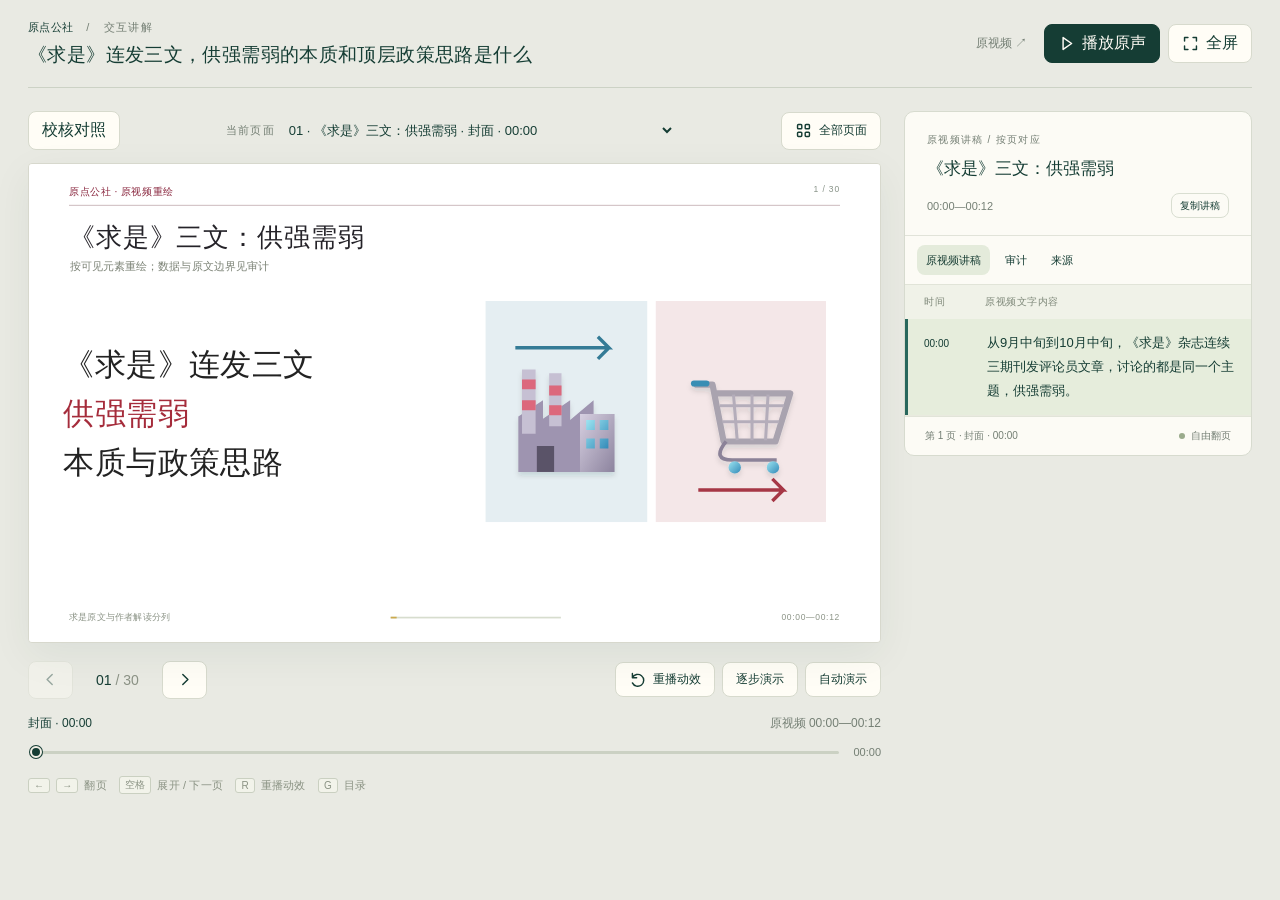
==== cases/BV1JXxB6rErv/interactive-slides/index.html @ 1d33b3b5 "Add LFCRI and Qiushi video reconstructions with source audits Co-authored-by: Bot <bot@anonymous.com" ====
<!doctype html>
<html lang="zh-CN">
<head>
<meta charset="utf-8"><meta name="viewport" content="width=device-width,initial-scale=1">
<meta name="description" content="根据Alpha茶水间原视频重绘的32页交互幻灯片，附对应原声讲稿与自由选页导航。">
<title>《求是》连发三文，供强需弱的本质和顶层政策思路是什么 · 交互 Slides</title>
<style>:root{--ink:#153d34;--teal:#28675c;--sage:#8fab91;--paper:#f3f0e7;--bg:#e9eae3;--gold:#e9b74e;--rust:#d7643f;--muted:#747f74;--line:#d7dacd;--white:#fffdf6;font-family:-apple-system,BlinkMacSystemFont,"PingFang SC","Microsoft YaHei",sans-serif;color:var(--ink);background:var(--bg);font-synthesis:none}
*{box-sizing:border-box}body{margin:0}button,input,select{font:inherit}button,select{cursor:pointer}button{border:1px solid var(--line);background:var(--white);color:var(--ink);border-radius:8px;min-height:38px;padding:8px 13px;display:inline-flex;align-items:center;justify-content:center;gap:7px;transition:background .18s,border-color .18s,transform .18s}button:hover{background:#e7eee1;border-color:#90a697}button:active{transform:translateY(1px)}button:disabled{cursor:default;opacity:.38}button.primary{background:var(--ink);color:var(--white);border-color:var(--ink)}button.primary:hover{background:#286257}button[aria-pressed=true]{background:#dce8d8;border-color:#8cae94}button:focus-visible,a:focus-visible,select:focus-visible,input:focus-visible{outline:3px solid #c49132;outline-offset:3px}svg.ui-icon{width:17px;height:17px;fill:none;stroke:currentColor;stroke-width:1.7;stroke-linecap:round;stroke-linejoin:round}a{color:inherit}.sr-only{position:absolute;width:1px;height:1px;padding:0;margin:-1px;overflow:hidden;clip:rect(0,0,0,0);white-space:nowrap;border:0}
.app{max-width:1780px;margin:auto;padding:0 28px 25px}.topbar{display:flex;align-items:center;justify-content:space-between;gap:20px;min-height:88px;border-bottom:1px solid #ccd2c5}.brand-line{font-size:11px;letter-spacing:.12em;color:var(--muted);margin-bottom:7px}.brand-line b{font-weight:600;color:var(--ink);letter-spacing:.025em}.topbar h1{font-size:19px;letter-spacing:.02em;margin:0;font-weight:600}.top-actions{display:flex;gap:8px;align-items:center}.source-link{font-size:12px;color:var(--muted);text-decoration:none;padding:9px}.source-link:hover{text-decoration:underline}.workspace{display:grid;grid-template-columns:minmax(0,1fr) 348px;gap:23px;padding-top:23px;align-items:start}.presentation{min-width:0}.slide-toolbar{display:flex;align-items:center;justify-content:space-between;gap:12px;margin-bottom:13px}.slide-picker{display:flex;align-items:center;gap:10px;min-width:0}.toolbar-tag{font-size:11px;color:var(--muted);letter-spacing:.1em;white-space:nowrap}#page-select{min-width:0;width:390px;max-width:100%;background:transparent;border:0;color:var(--ink);padding:9px 25px 9px 0;font-size:13px;outline-offset:2px}.overview-button{font-size:12px;white-space:nowrap}.stage-host{position:relative;width:100%;aspect-ratio:16/9;background:var(--paper);border:1px solid #d7d8cd;box-shadow:0 12px 40px #173a3010;border-radius:4px;overflow:hidden}.canvas{position:absolute;left:0;top:0;width:1000px;height:562.5px;transform-origin:0 0;overflow:hidden;background:var(--paper);color:var(--ink)}.slide-brand{position:absolute;left:47px;right:47px;top:24px;font-size:12px;height:25px;border-bottom:1px solid #d3d6ca;display:flex;align-items:flex-start;justify-content:space-between;letter-spacing:.035em}.slide-brand .folio{font-size:10px;color:#879287;letter-spacing:.1em}.slide-title{position:absolute;left:47px;right:40px;top:66px;margin:0;font-size:29px;font-weight:500;line-height:1.3;letter-spacing:.018em}.slide-source{position:absolute;left:48px;top:111px;font-size:13px;color:#7b8275}.scene-body{position:absolute;left:47px;right:47px;top:139px;height:360px}.slide-tail{position:absolute;left:47px;right:47px;bottom:23px;display:flex;justify-content:space-between;align-items:center;font-size:10px;letter-spacing:.08em;color:#8c9487}.slide-tail .phase-line{height:2px;width:200px;background:#d7ddce}.slide-tail .phase-line i{display:block;height:100%;background:#ccaa4e;width:var(--progress)}
.scene-label{font-size:18px;text-align:center;line-height:1.5}.small-label{font-size:14px;color:var(--muted)}.strong{color:var(--teal)}.rust{color:var(--rust)}.gold-text{color:var(--gold)}.note{font-size:19px;line-height:1.6}.stat{font-size:34px;line-height:1.3;font-variant-numeric:tabular-nums;letter-spacing:.01em;font-weight:400}.stat.large{font-size:48px}.center{text-align:center}.figure{position:absolute;display:flex;flex-direction:column;align-items:center;text-align:center;z-index:2}.figure .pictogram{position:relative;width:var(--size,90px);height:var(--size,90px);z-index:2;filter:drop-shadow(0 3px 2px #163c3110)}.figure .scene-label{margin-top:10px;white-space:nowrap}.figure.on-platform{padding-bottom:8px}.figure.on-platform .scene-label{margin-top:50px;position:relative;z-index:3}.plinth{position:absolute;top:calc(var(--size) - 15px);width:calc(var(--size)*1.75);height:61px;left:50%;transform:translateX(-50%);z-index:1}.plinth polygon.top{fill:#bed0b9}.plinth polygon.side{fill:#98b59f}.plinth polygon.front{fill:#abc1a7}.plinth ellipse{fill:#899c7b;opacity:.08}.ground-rings{position:absolute;border:1px solid #b9c3af50;left:-27px;right:-27px;bottom:37px;height:56px;border-radius:50%}.ground-rings:after{content:"";position:absolute;inset:8px -13px;border:1px solid #b9c3af30;border-radius:50%}.float-icon{position:absolute;z-index:4}.float-icon svg{width:100%;height:100%}.flow-layer{position:absolute;inset:0;width:100%;height:100%;overflow:visible;pointer-events:none;z-index:1}.flow-path{fill:none;stroke:#8da48a;stroke-width:1.5;filter:drop-shadow(0 1px 2px #3b674830)}.flow-gold{fill:#e7b653;opacity:.85}.flow-path.draw{stroke-dasharray:1200;stroke-dashoffset:1200;animation:draw-line 1.8s ease forwards}.moving-coin{fill:#e9b653;stroke:#c8973c;stroke-width:.5}.money-coin{position:absolute;width:25px;height:25px}.money-coin svg{width:100%;height:100%}.fragment{opacity:0;transform:translateY(9px);transition:opacity .6s ease,transform .6s ease;transition-delay:var(--delay,0ms)}.fragment.revealed{opacity:1;transform:translateY(0)}.freeze .fragment,.mini .fragment{opacity:1!important;transform:none!important;transition:none!important}.freeze .growbar,.mini .growbar{animation:none!important;transform:none!important}.fragment .growbar{transform:scaleY(0);transform-origin:bottom;transition:transform 1s cubic-bezier(.2,.8,.2,1);transition-delay:var(--delay,0ms)}.fragment.revealed .growbar{transform:scaleY(1)}.fragment .grow-horizontal{transform:scaleX(0);transform-origin:left;transition:transform 1.1s cubic-bezier(.2,.8,.2,1);transition-delay:var(--delay,0ms)}.fragment.revealed .grow-horizontal{transform:scaleX(1)}.hint-pill{position:absolute;border:1px solid #bfccc0;border-radius:6px;padding:9px 13px;background:#e6ebdf;color:var(--ink);font-size:16px}.dark-pill{background:var(--ink);color:#f9f5e7;border-radius:7px;padding:14px 18px;line-height:1.6}.gap-meter{position:absolute;left:0;right:0;bottom:29px}.gap-meter .meter-labels{display:flex;justify-content:space-between;align-items:end;margin-bottom:8px;font-size:15px}.meter-track{height:20px;background:#e4c3b2;border-radius:3px;overflow:hidden}.meter-fill{height:100%;background:var(--teal);width:17.857%}.chart-grid{position:absolute;left:38px;right:33px;top:30px;height:235px}.grid-line{position:absolute;left:0;right:0;border-top:1px solid #d7d8cb}.grid-line span{position:absolute;left:-37px;top:-7px;font-size:12px;color:#7e8677}.bar-comparison{position:absolute;left:146px;right:93px;top:30px;height:275px;display:flex;justify-content:space-around;align-items:end}.chart-column{width:118px;position:relative;text-align:center}.chart-column .bar-number{font-size:29px;position:absolute;top:-39px;left:-10px;right:-10px;white-space:nowrap}.chart-column .bar{width:104px;margin:auto;background:var(--teal);height:var(--height)}.chart-column.oecd .bar{background:#8da88b}.chart-column .bar-label{position:absolute;top:calc(100% + 14px);left:-20px;right:-20px;font-size:18px;white-space:nowrap}.chart-footnote{position:absolute;right:28px;bottom:0;font-size:17px;color:var(--teal)}.return-equation{position:absolute;left:78px;right:70px;bottom:0;display:flex;align-items:center;justify-content:center;gap:17px;background:#e4e9dc;padding:13px;font-size:17px;border-radius:5px}.return-equation b{font-weight:500}.income-panel{position:absolute;left:0;top:0;width:300px;height:325px;text-align:center}.income-panel .figure{left:105px;top:63px}.income-meter{position:absolute;left:30px;right:30px;top:190px;height:17px;background:#d3dbcd;border-radius:3px;overflow:hidden}.income-meter i{height:100%;display:block;width:44%;background:var(--gold)}.welfare-label{position:absolute;left:26px;bottom:0;font-size:18px;display:flex;gap:13px;align-items:center}.welfare-label svg{width:38px;height:44px}.income-bars{position:absolute;left:353px;right:0;top:0;height:315px}.income-bars .bar-comparison{top:115px;height:135px;left:0;right:0}.income-bars .chart-column .bar{width:105px}.income-bottom{position:absolute;left:30px;right:0;bottom:-8px;display:flex;align-items:center;justify-content:center;gap:12px;line-height:1.5}.receipt{position:absolute;width:181px;height:148px;background:#fffdf4;border:1px solid #d0cbbd;clip-path:polygon(0 0,100% 0,100% 95%,95% 100%,90% 95%,85% 100%,80% 95%,75% 100%,70% 95%,65% 100%,60% 95%,55% 100%,50% 95%,45% 100%,40% 95%,35% 100%,30% 95%,25% 100%,20% 95%,15% 100%,10% 95%,5% 100%,0 95%);display:flex;flex-direction:column;align-items:center;justify-content:center;gap:8px;padding-bottom:8px}.receipt svg{width:43px;height:43px}.receipt .scene-label{font-size:17px}.receipt .receipt-value{font-size:20px;color:var(--rust)}.lockline{position:absolute;left:70px;right:65px;top:253px;border-top:2px dashed #45685b}.lockline svg{position:absolute;width:43px;height:43px;left:calc(50% - 21px);top:-23px}.rebalance-proposal{position:absolute;left:80px;right:80px;top:63px;display:flex;align-items:center;justify-content:space-between;gap:30px}.rebalance-card{padding:24px 32px;border-radius:6px;border:1px solid #cad5c3;background:#e5eadc;text-align:center}.rebalance-card p{margin:12px 0 0;font-size:17px;color:var(--muted)}.collection-grid{position:absolute;left:29px;top:57px;width:591px;height:222px;background:#dfe7d8;border-radius:8px;display:grid;grid-template-columns:repeat(8,1fr);gap:20px;padding:23px}.grid-cell{border:1px solid #b2c1a7;border-radius:4px;position:relative;display:grid;place-items:center;transition:background .4s}.grid-cell svg{height:23px;width:23px}.collection-grid.collected .grid-cell{background:#c3d5b9;border-color:#9bb28e}.collection-grid.partial .grid-cell:nth-child(3n){background:#cbd9c1}.rule-stage{position:absolute;left:646px;top:173px;font-size:24px;color:var(--rust);text-align:center;width:236px}.grid-baseline{position:absolute;left:155px;top:318px;font-size:18px}.burden-baseline{position:absolute;right:11px;top:318px;font-size:18px;color:var(--rust)}.horizontal-chart{position:absolute;left:0;right:40px;top:31px}.h-row{display:grid;grid-template-columns:275px 1fr;align-items:center;margin:30px 0 49px;font-size:20px;gap:12px}.h-row .h-bar{height:39px;border-radius:3px;background:var(--teal);width:var(--width)}.h-row .h-value{margin-top:10px;text-align:right;font-size:26px;white-space:nowrap;color:var(--rust)}.h-row .bar-wrap{position:relative}.h-row:first-of-type .h-value{position:absolute;left:calc(var(--width) + 22px);top:0;margin:0;color:var(--ink);font-size:23px}.burden-card{position:absolute;left:31px;top:58px;width:330px;height:207px;text-align:center;background:var(--teal);border-radius:15px;padding:28px;color:#f5f2e6}.burden-card .stat{font-size:63px;color:var(--gold);margin-top:15px}.tax-grid{position:absolute;inset:10px -7px 0;background-image:linear-gradient(#dcded11c 1px,transparent 1px),linear-gradient(90deg,#dcded144 1px,transparent 1px);background-size:58px 58px}.tax-boundary{position:absolute;left:18px;right:18px;top:63px;height:237px;background:#edc568df;border:2px dashed var(--ink);outline:4px solid #ecc062a0;border-radius:10px;transition:width 1.2s ease}.tax-boundary.narrow{right:auto;width:175px}.tax-rate{position:absolute;top:17px;left:291px;width:326px;background:var(--ink);color:#fffaf0;text-align:center;padding:10px;border-radius:5px;font-size:17px;z-index:3}.tax-categories{position:absolute;left:28px;right:28px;top:108px;display:flex;justify-content:space-around;z-index:2}.tax-category{width:127px;text-align:center}.tax-category .category-icon{display:grid;place-items:center;width:94px;height:94px;border-radius:14px;background:#fffbed;box-shadow:4px 5px 0 #b9c6a877;margin:0 auto 17px}.tax-category svg{width:76px;height:76px}.tax-category .scene-label{font-size:17px}.tax-caption{position:absolute;left:0;right:0;top:267px;text-align:center;font-size:15px;z-index:3}.tax-research{position:absolute;left:0;right:0;bottom:9px;text-align:center;font-size:17px}.outside-category{opacity:.34}.old-finance{position:absolute;left:126px;top:86px;display:flex;align-items:center;gap:33px}.old-finance .words{font-size:24px;line-height:2.2;display:flex;flex-direction:column;gap:0}.old-finance .words span{display:block;border-left:3px solid #d0b151;padding-left:20px}.source-boundary{position:absolute;left:4px;right:4px;top:13px;bottom:0;border:1.5px dashed #cbd2c1}.source-boundary.strong-boundary{border-color:var(--ink)}.sources-row{position:absolute;left:15px;right:15px;top:53px;display:flex;justify-content:space-around}.sources-row .figure{position:relative;--size:69px}.sources-row .scene-label{font-size:17px}.policy-pills{position:absolute;left:7px;right:7px;top:0;display:flex;gap:10px;z-index:4;flex-wrap:wrap}.policy-pills span{font-size:13px;background:var(--ink);color:#f7f4e6;padding:8px 12px;border-radius:4px}.ending-banner{position:absolute;left:32px;right:32px;top:299px;background:var(--ink);color:#faf6e7;border-radius:6px;padding:16px 22px;text-align:center;font-size:24px;letter-spacing:.04em}.ending-banner em{font-style:normal;color:var(--gold)}
.transport-controls{margin-top:18px;display:flex;justify-content:space-between;align-items:center;gap:12px}.page-navigation{display:flex;align-items:center;gap:10px}.page-count{font-variant-numeric:tabular-nums;font-size:14px;min-width:69px;text-align:center}.page-count span{color:#8b9285}.effect-controls{display:flex;gap:7px;align-items:center}.effect-controls button{font-size:12px;min-height:35px}.page-caption{font-size:12px;color:var(--muted);margin-top:15px;display:flex;justify-content:space-between;gap:15px;line-height:1.6}.page-caption .phase-name{color:var(--ink)}.timeline-row{margin-top:13px;display:flex;align-items:center;gap:12px}.timeline-row input{appearance:none;flex:1;height:3px;background:linear-gradient(to right,var(--ink) var(--fill,0%),#cbd1c3 var(--fill,0%));border-radius:10px;cursor:pointer}.timeline-row input::-webkit-slider-thumb{appearance:none;width:12px;height:12px;border-radius:50%;background:var(--ink);border:2px solid #f3f0e7;box-shadow:0 0 0 1px var(--ink)}.timeline-row input::-moz-range-thumb{width:10px;height:10px;border-radius:50%;background:var(--ink)}.timestamp{font-size:11px;white-space:nowrap;color:var(--muted);font-variant-numeric:tabular-nums}.keyboard-hint{font-size:11px;letter-spacing:.015em;color:#8a9283;margin-top:18px;display:flex;align-items:center;gap:6px}.keyboard-hint kbd{font-family:inherit;font-size:10px;padding:1px 5px;border:1px solid #cad0c1;border-radius:3px;background:#f2f3ea}.subtitle-panel{border:1px solid #d7dbcf;border-radius:10px;background:#fcfbf5;overflow:hidden;position:sticky;top:20px;display:flex;flex-direction:column;max-height:calc(100vh - 134px)}.subtitle-header{padding:21px 22px 17px;border-bottom:1px solid #e1e3d9}.subtitle-header .eyebrow{font-size:10px;letter-spacing:.13em;color:var(--muted);margin:0 0 10px}.subtitle-header h2{font-size:17px;margin:0;font-weight:600}.subtitle-meta{display:flex;justify-content:space-between;align-items:center;font-size:11px;color:var(--muted);margin-top:13px}.copy-button{min-height:25px;padding:3px 8px;font-size:10px;background:transparent;border-color:#d9ded1}.subtitle-scroll{overflow:auto;overscroll-behavior:contain;flex:1;scroll-behavior:smooth;min-height:130px}.subtitle-table{width:100%;border-collapse:collapse;table-layout:fixed}.subtitle-table thead{position:sticky;top:0;background:#f0f2e8;z-index:3}.subtitle-table th{padding:10px 10px;text-align:left;font-size:10px;color:#7e8879;font-weight:400;letter-spacing:.05em}.subtitle-table th:first-child{width:70px;padding-left:19px}.subtitle-table td{vertical-align:top;padding:12px 12px;border-bottom:1px solid #e9eadf;font-size:13px;line-height:1.85;color:#405347}.subtitle-table td:first-child{font-variant-numeric:tabular-nums;font-size:10px;color:#96a08e;padding-left:19px;padding-top:16px;width:70px;white-space:nowrap}.subtitle-table tr[data-segment]{cursor:pointer;transition:background .2s}.subtitle-table tr[data-segment]:hover{background:#f0f4e7}.subtitle-table tr.active{background:#e6eddc;box-shadow:inset 3px 0 var(--teal)}.subtitle-table tr.active td{color:var(--ink)}.subtitle-footer{padding:12px 20px;border-top:1px solid #e1e4d8;font-size:10px;color:var(--muted);display:flex;justify-content:space-between;gap:10px}.mode-dot{height:6px;width:6px;background:#9aab8c;border-radius:50%;display:inline-block;margin-right:6px}.mode-dot.playing{background:var(--teal);animation:pulse 1.4s infinite}.gallery-dialog{width:min(1160px,94vw);max-height:89vh;padding:0;border:1px solid #bfc9b8;border-radius:14px;background:#f3f3ea;color:var(--ink);box-shadow:0 22px 95px #0d2e3450}.gallery-dialog::backdrop{background:#112d2790;backdrop-filter:blur(4px)}.gallery-heading{position:sticky;top:0;z-index:7;padding:20px 25px 17px;display:flex;justify-content:space-between;gap:20px;align-items:center;background:#f3f3ea;border-bottom:1px solid #d7dccd}.gallery-heading h2{font-size:18px;margin:0}.gallery-tools{display:flex;align-items:center;gap:12px}.gallery-tools input{border:1px solid #cdd6c4;background:#fcfcf5;border-radius:7px;padding:9px 12px;width:235px;font-size:12px;color:var(--ink)}.gallery-grid{padding:23px;display:grid;grid-template-columns:repeat(3,minmax(0,1fr));gap:19px}.gallery-card{display:block;text-align:left;padding:0;border-radius:6px;overflow:hidden;background:#fffdf4;min-width:0}.gallery-card.selected{outline:2px solid var(--teal);outline-offset:3px}.mini{position:relative;width:100%;aspect-ratio:16/9;overflow:hidden;border-bottom:1px solid #e0e3d7;pointer-events:none}.mini .canvas{transform:scale(.3)}.mini .slide-tail{display:none}.mini .moving-coin{display:none}.gallery-card-footer{padding:12px 14px;font-size:12px;line-height:1.6;min-height:77px}.gallery-card-footer small{font-size:10px;color:var(--muted);display:block;margin-top:4px}.gallery-card-footer b{font-weight:500;margin-right:8px;color:#8a997d}.empty-gallery{padding:30px;text-align:center;color:var(--muted);grid-column:1/-1;font-size:14px}.toast{position:fixed;left:50%;bottom:25px;transform:translateX(-50%) translateY(20px);opacity:0;pointer-events:none;background:var(--ink);color:#faf9ee;border-radius:8px;padding:12px 20px;font-size:13px;z-index:20;transition:.25s}.toast.visible{opacity:1;transform:translateX(-50%) translateY(0)}.presentation:fullscreen{background:#e9eae3;padding:25px 4vw;overflow:auto;display:flex;flex-direction:column;justify-content:center}.presentation:fullscreen .stage-host{max-width:calc((100vh - 185px)*16/9);margin:auto}.presentation:fullscreen .slide-toolbar,.presentation:fullscreen .transport-controls,.presentation:fullscreen .page-caption,.presentation:fullscreen .timeline-row{width:min(100%,calc((100vh - 185px)*16/9));margin-left:auto;margin-right:auto}.presentation:fullscreen .keyboard-hint{display:none}.audio-error{color:var(--rust)}[hidden]{display:none!important}
.rebalance-card>.pictogram{width:76px;height:76px;margin-bottom:12px}.old-finance .figure{position:relative;left:auto!important;top:auto!important;margin-left:50px;min-width:130px}.old-finance .figure .plinth{top:82px}.flow-layer .draw{animation-delay:var(--delay,0ms)}
@keyframes draw-line{to{stroke-dashoffset:0}}@keyframes pulse{50%{opacity:.4}}@media(min-width:1600px){.workspace{grid-template-columns:minmax(0,1fr) 385px;gap:28px}.subtitle-table td{font-size:14px}}@media(max-width:1150px){.workspace{grid-template-columns:minmax(0,1fr) 315px;gap:17px}.app{padding-left:18px;padding-right:18px}.effect-controls{gap:5px}.effect-controls button{padding:7px 9px}.source-link{display:none}.toolbar-tag{display:none}}@media(max-width:950px){.workspace{grid-template-columns:1fr}.subtitle-panel{position:relative;top:0;max-height:430px}.subtitle-table th:first-child{width:80px}.subtitle-table td{font-size:14px}.topbar h1{font-size:16px}.topbar{gap:10px}.top-actions button{font-size:11px;padding:7px 9px}.gallery-grid{grid-template-columns:repeat(2,minmax(0,1fr))}.slide-toolbar{margin-bottom:10px}.keyboard-hint{margin-bottom:3px}}@media(max-width:580px){.app{padding-left:12px;padding-right:12px}.topbar{align-items:flex-start;padding:15px 0;min-height:90px}.topbar h1{font-size:14px;line-height:1.65}.brand-line{font-size:9px}.top-actions{flex-direction:column;gap:5px}.top-actions button{min-height:29px;padding:5px 8px}.top-actions button span{display:none}.workspace{padding-top:16px;gap:17px}#page-select{font-size:12px;width:260px}.overview-button{font-size:11px;padding:7px 9px}.transport-controls{align-items:flex-start;flex-wrap:wrap;margin-top:12px}.effect-controls{margin-left:auto}.page-navigation{gap:6px}.page-navigation button{min-height:34px;padding:5px 9px}.page-count{font-size:12px;min-width:56px}.effect-controls button{font-size:10px;padding:7px}.page-caption{font-size:10px}.keyboard-hint{font-size:10px;flex-wrap:wrap;margin-top:12px}.gallery-heading{padding:14px;align-items:flex-start}.gallery-heading h2{font-size:15px}.gallery-tools{gap:6px}.gallery-tools input{width:135px;font-size:11px;padding:8px}.gallery-grid{padding:12px;gap:12px}.gallery-card-footer{font-size:11px;padding:10px;min-height:88px}.subtitle-header{padding:17px 19px}.subtitle-table td{font-size:13px}.gallery-heading button{min-height:30px;padding:5px 8px}.subtitle-panel{max-height:420px}}
@media(prefers-reduced-motion:reduce){*,*:before,*:after{animation:none!important;transition:none!important;scroll-behavior:auto!important}.moving-coin{display:none}.flow-path.draw{stroke-dashoffset:0}.fragment{transform:none}}
@media print{.app{padding:0}.topbar,.slide-toolbar,.transport-controls,.timeline-row,.keyboard-hint,.page-caption,.subtitle-footer{display:none!important}.workspace{display:block;padding:0}.stage-host{box-shadow:none}.subtitle-panel{position:static;max-height:none;border:0;overflow:visible;margin-top:20px}.subtitle-scroll{overflow:visible}.subtitle-table th{background:none}.fragment{opacity:1!important;transform:none!important}.canvas .growbar,.canvas .grow-horizontal{transform:none!important}.top-actions{display:none}}

.freeze .flow-path.draw,.mini .flow-path.draw{stroke-dashoffset:0;animation:none}.freeze .grow-horizontal,.mini .grow-horizontal{transform:none!important;transition:none!important}

.hint-pill{white-space:nowrap}

.audit-tabs{display:flex;padding:9px 12px;gap:6px;border-bottom:1px solid #e1e4d8}.audit-tabs button{font-size:11px;padding:6px 9px;min-height:30px;border:0;background:transparent}.audit-tabs button.selected{background:#e4ebdb;color:#183e34}.audit-scroll{overflow:auto;padding:16px 18px;flex:1;min-height:160px}.audit-card{border:1px solid #dce0d3;border-radius:8px;padding:13px;margin:0 0 12px;background:white;font-size:12px;line-height:1.8}.audit-card h3{font-size:13px;margin:4px 0 8px}.audit-card p{margin:7px 0}.audit-card a{color:#24685f}.result{font-size:10px;padding:3px 7px;border-radius:4px;background:#edf0e7}.result.issue{background:#f9e0dc;color:#983a32}.result.limited,.result.inference{background:#f6edcc;color:#795c17}.result.pass{background:#dcecdf;color:#28684a}.audit-card .math{font-family:ui-monospace,monospace;font-size:11px;background:#f1f3ed;padding:8px;white-space:pre-wrap}.audit-all{width:100%;font-size:11px;margin-bottom:12px}.source-entry{border-bottom:1px solid #e1e4d8;padding:10px 0;font-size:12px;line-height:1.8}.source-entry b{font-weight:500}.source-entry small{display:block;color:#798274}.case-note{font-size:11px;line-height:1.7;color:#798477;padding:12px;background:#f0f3e9;border-radius:7px;margin-bottom:12px}.canvas.dark{background:#17242a;color:#edf5ee;background-image:linear-gradient(90deg,#2d50501a 1px,transparent 1px),linear-gradient(#2d50501a 1px,transparent 1px);background-size:42px 42px}.canvas.dark .slide-brand{border-color:#6b89843b;color:#a5c4b6}.canvas.dark .slide-title{color:#e9f5ed}.canvas.dark .slide-source,.canvas.dark .slide-tail{color:#89a799}.canvas.paper{background:#fff;color:#20364e}.canvas.editorial{background:#fff;color:#222}.canvas.editorial .slide-brand{color:#88243c;border-color:#c4aeb3}.canvas.editorial .slide-title{font-family:"Songti SC","STSong",serif;font-size:31px;font-weight:600;color:#252329}.scene-body{left:40px;right:40px;top:143px;height:365px}.scene-body .figure{position:relative;--size:70px}.deck-subnote{position:absolute;bottom:3px;left:0;right:0;text-align:center;font-size:11px;line-height:1.5;opacity:.75}.hero-grid{display:grid;grid-template-columns:1fr 1fr;gap:26px;align-items:center;height:300px}.hero-title{font-size:37px;line-height:1.55;font-weight:500}.hero-title em{font-style:normal;color:#dfb452}.editorial .hero-title{font-family:"Songti SC",serif}.hero-art svg{width:100%;height:260px}.scene-columns{display:grid;grid-template-columns:repeat(var(--cols,2),minmax(0,1fr));gap:20px;align-items:start}.scene-card{border:1px solid #81948a55;padding:20px;background:#d0dac708;border-radius:9px;min-height:174px;line-height:1.8}.scene-card h3{font-size:20px;font-weight:500;margin:0 0 15px}.scene-card p{font-size:16px;margin:8px 0}.scene-card .big{font-size:37px;font-variant-numeric:tabular-nums}.paper .scene-card{background:#f2f4f7;border-color:#d8dfe8}.editorial .scene-card{border:0;border-top:2px solid #333;border-radius:0;background:#fff;padding:19px 12px}.editorial .scene-card h3{font-family:"Songti SC",serif;font-size:27px}.editorial .scene-card p{font-family:"Songti SC",serif;font-size:21px}.editorial .deck-subnote{color:#873047}.editorial .scene-columns{margin:48px 25px 0}.word-panel{margin:35px 35px;font-family:"Songti SC",serif;font-size:31px;line-height:1.7;letter-spacing:.03em}.word-panel .headline{font-size:43px;font-weight:600;line-height:1.55;margin-bottom:25px}.word-panel .accent{color:#912c36}.word-panel .rules{display:inline-block;padding:5px 15px;background:#a63038;color:#fff;font-size:26px}.word-panel .small{font-size:18px;line-height:1.8}.data-table{width:100%;border-collapse:collapse;font-size:14px;line-height:1.3;font-variant-numeric:tabular-nums}.data-table th{background:#20334f;color:white;padding:7px 9px;font-weight:500}.data-table td{padding:4px 9px;border-bottom:1px solid #c5d0cd55;text-align:center}.data-table td:first-child{text-align:left}.data-table .score{font-weight:600;color:#fff}.rank-grid{display:grid;grid-template-columns:1fr 1fr;gap:12px 38px;margin:18px 16px}.rank-row{display:grid;grid-template-columns:63px 1fr 45px;gap:8px;align-items:center;height:20px;font-size:13px}.rank-track{background:#71867c22;height:11px;border-radius:3px}.rank-track i{display:block;height:100%;border-radius:3px}.rank-row b{font-weight:500;font-variant-numeric:tabular-nums}.deck-chart{width:100%;height:318px;overflow:visible}.deck-chart text{fill:currentColor;font-family:inherit}.deck-chart .axis{stroke:currentColor;opacity:.3;stroke-width:1}.deck-chart .grid{stroke:currentColor;opacity:.12;stroke-width:1}.deck-chart .bar{animation:rise .8s ease both;transform-origin:bottom}.freeze .deck-chart .bar,.mini .deck-chart .bar{animation:none}.model-cards{display:grid;grid-template-columns:repeat(4,1fr);gap:15px;margin-top:22px}.model-card{padding:21px 16px;border:1px solid #769e9055;border-radius:6px;min-height:230px;text-align:center}.model-card h3{font-size:18px;margin:8px 0 15px}.model-card .weight{font-size:45px;color:#dfb74f;margin:20px 0 0}.model-card p{font-size:14px;line-height:1.8}.mode-note{position:absolute;left:0;right:0;bottom:0;text-align:center;font-size:11px;padding-top:8px;opacity:.7}.fragment{transition-delay:var(--delay,0ms)}.story-steps{display:flex;gap:20px;align-items:stretch;margin:60px 15px 0}.story-steps>div{flex:1;min-width:0;padding:20px 14px;border:1px solid #ab7c7c55;border-radius:5px;line-height:1.8;font-size:18px}.story-steps b{font-size:23px;display:block;margin-bottom:10px;color:#a42c3e}.story-arrow{display:flex;align-items:center;justify-content:center;font-size:30px;color:#aa7777}.pill-row{display:flex;gap:12px;flex-wrap:wrap;margin-top:15px}.pill-row span{padding:7px 11px;border:1px solid #9caf9666;border-radius:5px;font-size:14px}.score-legend{display:flex;gap:15px;justify-content:center;font-size:12px;padding-top:8px}.score-legend i{display:inline-block;width:10px;height:10px;border-radius:2px;margin-right:5px}.clinical-strip{font-size:16px;line-height:1.8;padding:16px 18px;border:1px solid #6ba99e77;border-radius:5px;background:#31534a22;margin-top:20px}.paper .clinical-strip{background:#e8edf3;border-color:#d4dce7}.selected-ring{stroke:#d8b24e;stroke-width:4}.data-choice{background:#213b48;color:#f6f1e4;padding:4px 8px;border-radius:3px;font-size:12px}.theme-banner{display:inline-block;border-bottom:2px solid #a33b47;padding-bottom:7px}.flow-node{font-family:"Songti SC",serif}.audio-label{font-size:10px;color:#899380}@keyframes rise{from{opacity:.2;transform:scaleY(.1)}to{opacity:1;transform:scaleY(1)}}@media(prefers-reduced-motion:reduce){.deck-chart .bar{animation:none}}@media(max-width:580px){.audit-tabs{padding:7px}.audit-tabs button{font-size:10px;padding:5px 8px}.slide-toolbar{flex-wrap:wrap}#checked-view{font-size:10px;min-height:29px;padding:5px 8px}.slide-picker{flex:1}}

.data-table{font-size:13px;line-height:1.15}.data-table td{padding:3px 9px}.rank-grid{row-gap:1px}.headroom-chart .deck-chart{height:266px}.headroom-chart+.clinical-strip{font-size:14px;line-height:1.5;padding:9px 14px;margin-top:9px}

.model-card{min-height:265px;padding:10px 14px}.model-card h3{font-size:17px;margin:6px 0 10px}.model-card svg{width:66px!important;height:66px!important}.model-card .weight{font-size:32px;line-height:1.2;margin:10px 0}.model-card p{font-size:13px;line-height:1.5;margin:10px 0}.source-compare .scene-card{min-height:220px}.source-compare p{font-family:inherit!important;font-size:16px!important;line-height:1.7!important}

.source-compare .scene-columns{margin:12px 15px 0}.source-compare .scene-card h3{font-size:22px;margin-bottom:10px}.source-compare p{font-size:15px!important;line-height:1.5!important;margin:7px 0}

.rank-grid{grid-auto-flow:column;grid-template-rows:repeat(14,20px)}
</style>
</head>
<body>
<svg xmlns="http://www.w3.org/2000/svg" width="0" height="0" style="position:absolute;overflow:hidden" aria-hidden="true">
<defs>
 <linearGradient id="stone" x1="0" y1="0" x2="1" y2="1"><stop stop-color="#d7d0e1"/><stop offset="1" stop-color="#8c839e"/></linearGradient>
 <linearGradient id="darkstone" x1="0" y1="0" x2="1" y2="1"><stop stop-color="#898099"/><stop offset="1" stop-color="#514d62"/></linearGradient>
 <linearGradient id="gold" x1="0" y1="0" x2=".8" y2="1"><stop stop-color="#ffe592"/><stop offset=".5" stop-color="#f5b73d"/><stop offset="1" stop-color="#df8b23"/></linearGradient>
 <linearGradient id="pink" x1="0" y1="0" x2="1" y2="1"><stop stop-color="#ff80a1"/><stop offset="1" stop-color="#eb3462"/></linearGradient>
 <linearGradient id="blue" x1="0" y1="0" x2="1" y2="1"><stop stop-color="#9ce4f1"/><stop offset="1" stop-color="#338ab8"/></linearGradient>
 <linearGradient id="housewall" x1="0" y1="0" x2="1" y2="1"><stop stop-color="#ffdf97"/><stop offset="1" stop-color="#d6a567"/></linearGradient>
 <linearGradient id="redroof" x1="0" y1="0" x2="1" y2="1"><stop stop-color="#ff8d62"/><stop offset="1" stop-color="#d34133"/></linearGradient>
 <linearGradient id="mint" x1="0" y1="0" x2="1" y2="1"><stop stop-color="#bcdbcf"/><stop offset="1" stop-color="#6caa99"/></linearGradient>
 <filter id="iconShadow" x="-30%" y="-30%" width="160%" height="170%"><feDropShadow dx="0" dy="3" stdDeviation="2" flood-color="#1a3028" flood-opacity=".13"/></filter>
 <symbol id="icon-bank" viewBox="0 0 100 100">
  <g filter="url(#iconShadow)"><path fill="url(#stone)" stroke="#7d768c" d="M8 37 50 12 92 37v7H8z"/><path fill="#eee9f2" d="m15 36 35-20 35 20z"/><circle cx="50" cy="31" r="12" fill="url(#stone)"/><text x="50" y="36" text-anchor="middle" font-size="18" font-weight="700" fill="#74647f">¥</text><path fill="url(#darkstone)" d="M16 43h68v43H16z"/><path fill="#5f5b6e" d="M42 53h17v32H42z"/><path stroke="#e6dfed" stroke-width="4" d="M23 47v35m16-35v35m24-35v35m15-35v35"/><path stroke="#aba3b9" stroke-width="3" d="M27 47v35m16-35v35m24-35v35m15-35v35"/><path fill="url(#stone)" d="M12 42h76v8H12zM12 83h76v7H12zM7 90h86v6H7z"/></g>
 </symbol>
 <symbol id="icon-bag" viewBox="0 0 100 100"><g filter="url(#iconShadow)"><path fill="url(#gold)" d="m37 10 12 5 13-5-9 19H44z"/><path fill="url(#gold)" d="M42 27h15c2 10 28 25 26 49-2 16-17 20-33 20S20 91 18 76c-2-21 24-39 24-49z"/><path fill="none" stroke="#ae7429" stroke-width="4" stroke-linecap="round" d="m40 29 18 0"/><text x="50" y="75" text-anchor="middle" font-size="38" fill="#946237" font-weight="700">¥</text><path d="M30 60q-7 17 3 24" fill="none" stroke="#ffe998" stroke-width="3" opacity=".7"/></g></symbol>
 <symbol id="icon-purse" viewBox="0 0 100 100"><g filter="url(#iconShadow)"><path d="M21 39q3-26 29-26t29 26" fill="none" stroke="#dfa832" stroke-width="5"/><circle cx="44" cy="14" r="5" fill="url(#gold)"/><circle cx="56" cy="14" r="5" fill="url(#gold)"/><path d="M20 36q30-14 60 0l7 33c2 16-10 25-37 25S11 85 13 69z" fill="url(#pink)"/><path d="M21 39q6-11 17-13" fill="none" stroke="#ffb9c9" stroke-width="3"/></g></symbol>
 <symbol id="icon-house" viewBox="0 0 100 100"><g filter="url(#iconShadow)"><path fill="#a7c493" d="M8 91h84v7H8z"/><path fill="url(#housewall)" d="M20 43 50 19l30 24v49H20z"/><path fill="#bb8c52" d="M51 42h29v50H51z" opacity=".28"/><path fill="url(#redroof)" d="m7 45 43-35 43 35-6 7-37-30-37 30z"/><path fill="#d67243" d="M23 14h12v22H23z"/><rect x="54" y="50" width="20" height="19" rx="3" fill="url(#blue)"/><path stroke="#b9e3e8" d="M64 50v19m-10-9h20"/><rect x="29" y="54" width="17" height="37" rx="2" fill="#98715b"/><circle cx="41" cy="74" r="1.8" fill="#efc262"/></g></symbol>
 <symbol id="icon-city" viewBox="0 0 100 100"><g filter="url(#iconShadow)"><path fill="url(#stone)" d="M17 19q0-9 10-9h46q10 0 10 9v77H17z"/><path fill="#858198" d="M73 13h10v83H73z"/><path fill="#b8b2c8" d="M8 42h9v54H8zM83 32h10v64H83z"/><g fill="url(#blue)"><path d="M27 21h11v12H27zm19 0h11v12H46zm19 0h6v12h-6zM27 40h11v12H27zm19 0h11v12H46zm19 0h6v12h-6zM27 59h11v12H27zm19 0h11v12H46zm19 0h6v12h-6z"/></g><path fill="#565368" d="M42 79h17v17H42z"/></g></symbol>
 <symbol id="icon-road" viewBox="0 0 100 100"><g filter="url(#iconShadow)"><rect x="9" y="11" width="82" height="80" rx="12" fill="url(#blue)"/><circle cx="69" cy="31" r="12" fill="#f3f3dc"/><path fill="#66986d" d="m9 53 24-25 25 35 33-23v43H9z"/><path fill="#504d5a" d="M39 47h22l27 44H13z"/><path stroke="#eeece1" stroke-width="2" d="m39 48-24 40m46-40 25 41"/><path stroke="#f2ce53" stroke-width="3" stroke-dasharray="8 5" d="M50 50v40"/><path fill="#c9e1bf" d="M15 40h20v19H15z"/><path fill="#6b967d" d="M17 43h5v5h-5zm9 0h6v5h-6z"/></g></symbol>
 <symbol id="icon-ship" viewBox="0 0 100 100"><g filter="url(#iconShadow)"><path fill="#cdd2e6" d="m21 34 8-20h42v20z"/><path fill="#9694ad" d="M63 8h10v10H63z"/><path fill="#e6e3ed" d="M19 32h62v27H19z"/><g fill="url(#blue)"><path d="M27 37h9v9h-9zm16 0h9v9h-9zm16 0h9v9h-9z"/></g><path fill="url(#redroof)" d="m8 59 80-2-15 30H28z"/><path fill="#6aa8d4" d="M12 88q8-9 16 0 8-9 16 0 8-9 16 0 8-9 16 0 8-9 12 0v7H12z"/><path fill="none" stroke="#aaa5b5" stroke-width="2" d="M10 55h80"/></g></symbol>
 <symbol id="icon-plug" viewBox="0 0 100 100"><g filter="url(#iconShadow)"><path stroke="#d3aa70" stroke-width="7" stroke-linecap="round" d="M39 14v22m22-22v22"/><path fill="url(#darkstone)" d="M27 35h46v13q0 23-17 24v19H44V72Q27 71 27 48z"/><path fill="#746b89" d="M27 35h46v9H27z"/><path stroke="#c4b9dc" stroke-width="4" stroke-linecap="round" d="M41 49h18m-16 8h14"/></g></symbol>
 <symbol id="icon-paper" viewBox="0 0 100 100"><g filter="url(#iconShadow)"><path fill="#e0d9e6" d="m24 10 7 5 7-5 7 5 7-5 7 5 7-5 8 5v77l-8-5-7 5-7-5-7 5-7-5-7 5-7-5z"/><path stroke="#aaa2b7" stroke-width="4" d="M32 30h33M32 42h33M32 54h33M32 66h26M32 78h20"/></g></symbol>
 <symbol id="icon-elder" viewBox="0 0 100 100"><g filter="url(#iconShadow)"><path fill="#fbcb77" d="M23 40q0-23 27-23t27 23v27q-1 26-27 27T23 67z"/><path fill="#d8d4da" d="M23 47q-13-12 1-30 6-6 13-4v13q-11 2-8 24zM77 47q13-12-1-30-6-6-13-4v13q11 2 8 24z"/><path fill="#ebe8e6" d="M31 13q18-13 36 0l-2 10H33z"/><path fill="none" stroke="#69626c" stroke-width="3" d="M30 46h17v13H30zm23 0h17v13H53zm-6 5h6"/><circle cx="39" cy="52" r="2.4" fill="#403b42"/><circle cx="61" cy="52" r="2.4" fill="#403b42"/><path d="M41 74q9 8 18 0" fill="none" stroke="#bc764a" stroke-width="3" stroke-linecap="round"/></g></symbol>
 <symbol id="icon-factory" viewBox="0 0 100 100"><g filter="url(#iconShadow)"><path fill="#9e94b0" d="M10 48 30 35v15l22-15v16l19-16v58H10z"/><path fill="#c6c0d3" d="M13 10h11v52H13zm22 3h10v43H35z"/><path fill="#dc677b" d="M13 18h11v8H13zm0 17h11v8H13zm22-12h10v8H35zm0 16h10v8H35z"/><path fill="url(#stone)" d="M60 46h28v47H60z"/><g fill="url(#blue)"><path d="M65 51h7v8h-7zm11 0h7v8h-7zM65 66h7v8h-7zm11 0h7v8h-7z"/></g><path fill="#5a5367" d="M25 72h14v21H25z"/></g></symbol>
 <symbol id="icon-cart" viewBox="0 0 100 100"><g filter="url(#iconShadow)"><path d="M13 23h13l9 46h42l12-39H28" fill="none" stroke="#a9a3af" stroke-width="5" stroke-linecap="round" stroke-linejoin="round"/><path d="M32 40h52M34 53h46M43 31l3 37m12-37 0 37m13-37-2 37" stroke="#b4adba" stroke-width="2.5"/><path d="M37 69q-12 15 5 15h36" fill="none" stroke="#8b8298" stroke-width="3"/><circle cx="44" cy="90" r="5" fill="url(#blue)"/><circle cx="75" cy="90" r="5" fill="url(#blue)"/><path stroke="#398eb4" stroke-width="5" stroke-linecap="round" d="M11 22h10"/></g></symbol>
 <symbol id="icon-chart" viewBox="0 0 100 100"><g filter="url(#iconShadow)"><rect x="10" y="12" width="80" height="80" rx="10" fill="url(#stone)"/><path stroke="#b0a6c6" stroke-width="1.5" d="M30 14v76m20-76v76m20-76v76M12 32h76M12 52h76M12 72h76"/><path d="m15 78 18-21 19 10 30-39" fill="none" stroke="#3f9cd0" stroke-width="6" stroke-linecap="round" stroke-linejoin="round"/><path d="m71 29 12-3-1 14" fill="none" stroke="#3f9cd0" stroke-width="5" stroke-linecap="round" stroke-linejoin="round"/></g></symbol>
 <symbol id="icon-lock" viewBox="0 0 100 100"><g filter="url(#iconShadow)"><path d="M31 42V29q0-23 19-23t19 23v13" fill="none" stroke="#b9b2c7" stroke-width="9"/><rect x="20" y="39" width="60" height="55" rx="10" fill="url(#gold)"/><circle cx="50" cy="60" r="7" fill="#6e586d"/><path fill="#6e586d" d="M46 63h8v17h-8z"/></g></symbol>
 <symbol id="icon-gear" viewBox="0 0 100 100"><g filter="url(#iconShadow)" fill="url(#stone)"><path d="m42 9 16 0 4 13 11 5 13-6 9 14-10 10 0 12 10 10-9 14-13-5-11 5-4 13H42l-4-13-11-5-13 5-9-14 10-10V45L5 35l9-14 13 6 11-5z"/><circle cx="50" cy="51" r="18" fill="#f1eee5"/><circle cx="50" cy="51" r="12" fill="#ddd7e4"/></g></symbol>
 <symbol id="icon-search" viewBox="0 0 100 100"><g filter="url(#iconShadow)"><path stroke="#9876a5" stroke-width="16" stroke-linecap="round" d="m60 60 27 27"/><circle cx="40" cy="40" r="29" fill="url(#blue)" stroke="#89709c" stroke-width="6"/><path d="M23 31q3-11 15-12" fill="none" stroke="#c5eff5" stroke-width="4" stroke-linecap="round"/></g></symbol>
 <symbol id="icon-coin" viewBox="0 0 100 100"><circle cx="50" cy="50" r="43" fill="#bd8431"/><circle cx="48" cy="46" r="42" fill="url(#gold)"/><text x="48" y="62" text-anchor="middle" fill="#816032" font-size="46" font-weight="700">¥</text></symbol>
</defs>
</svg>

<div class="app">
 <header class="topbar">
  <div><div class="brand-line"><b>原点公社</b> &nbsp; / &nbsp; 交互讲解</div><h1>《求是》连发三文，供强需弱的本质和顶层政策思路是什么</h1></div>
  <div class="top-actions"><a class="source-link" href="https://www.bilibili.com/video/BV1JXxB6rErv" target="_blank" rel="noopener noreferrer">原视频 ↗</a><button id="audio-toggle" class="primary" aria-pressed="false" aria-label="播放或暂停原视频音频">播放原声</button><button id="fullscreen" aria-label="全屏演示">全屏</button></div>
 </header>
 <main class="workspace">
  <section class="presentation" id="presentation" aria-label="交互幻灯片">
   <div class="slide-toolbar"><button id="checked-view" aria-pressed="false">校核对照</button><div class="slide-picker"><span class="toolbar-tag">当前页面</span><label class="sr-only" for="page-select">自由选择当前幻灯片</label><select id="page-select"></select></div><button id="gallery-open" class="overview-button">全部页面</button></div>
   <div id="stage-host" class="stage-host"><div class="canvas" id="canvas" role="group"></div></div>
   <div class="transport-controls"><div class="page-navigation"><button id="previous" aria-label="上一张幻灯片"></button><div id="page-count" class="page-count" aria-live="polite"></div><button id="next" aria-label="下一张幻灯片"></button></div><div class="effect-controls"><button id="replay">重播动效</button><button id="step-mode" aria-pressed="false">逐步演示</button><button id="step-next" hidden>展开一步</button><button id="auto-toggle" aria-pressed="false">自动演示</button></div></div>
   <div class="page-caption"><span class="phase-name" id="phase-name"></span><span id="source-range"></span></div>
   <div class="timeline-row"><label class="sr-only" for="slide-range">拖动选择幻灯片</label><input id="slide-range" type="range" min="0" max="0" step="1" value="0"><span class="timestamp" id="play-time">00:00</span></div>
   <div class="keyboard-hint"><kbd>←</kbd><kbd>→</kbd> 翻页 &nbsp; <kbd>空格</kbd> 展开 / 下一页 &nbsp; <kbd>R</kbd> 重播动效 &nbsp; <kbd>G</kbd> 目录</div>
  </section>
  <aside class="subtitle-panel" aria-label="当前幻灯片对应的原视频字幕表">
   <div class="subtitle-header"><p class="eyebrow">原视频讲稿 / 按页对应</p><h2 id="subtitle-title"></h2><div class="subtitle-meta"><span id="subtitle-range"></span><button id="copy-cues" class="copy-button">复制讲稿</button></div></div>
   <div class="audit-tabs"><button data-panel="transcript" class="selected">原视频讲稿</button><button data-panel="audit">审计</button><button data-panel="sources">来源</button></div><div id="audit-scroll" class="audit-scroll" hidden></div><div id="sources-scroll" class="audit-scroll" hidden></div><div id="subtitle-scroll" class="subtitle-scroll"><table class="subtitle-table"><thead><tr><th scope="col">时间</th><th scope="col">原视频文字内容</th></tr></thead><tbody id="subtitle-body"></tbody></table></div>
   <div class="subtitle-footer"><span id="subtitle-page"></span><span><i id="mode-dot" class="mode-dot"></i><span id="playback-label">自由翻页</span></span></div>
  </aside>
 </main>
</div>
<dialog id="gallery" class="gallery-dialog" aria-labelledby="gallery-title"><div class="gallery-heading"><div><h2 id="gallery-title">选择一张幻灯片</h2><div id="gallery-count" class="small-label" style="font-size:11px;margin-top:6px">案例目录</div></div><div class="gallery-tools"><label class="sr-only" for="gallery-search">搜索标题或讲稿</label><input id="gallery-search" type="search" placeholder="搜索标题或讲稿"><button id="gallery-close" aria-label="关闭页面目录"></button></div></div><div id="gallery-grid" class="gallery-grid"></div></dialog>
<div id="toast" class="toast" role="status"></div>
<audio id="narration" src="narration.m4a" preload="metadata"></audio>
<script id="deck-data" type="application/json">{"title":"《求是》连发三文，供强需弱的本质和顶层政策思路是什么","author":"原点公社","source":"https://www.bilibili.com/video/BV1JXxB6rErv/","caseId":"BV1JXxB6rErv","duration":465.0,"slides":[{"id":1,"start":0,"end":12,"title":"《求是》三文：供强需弱","phaseName":"封面 · 00:00","scene":"cover","theme":"editorial","source":"按可见元素重绘；数据与原文边界见审计","timeLabel":"00:00—00:12","cues":[{"start":0.0,"end":8.32,"text":"从9月中旬到10月中旬，《求是》杂志连续三期刊发评论员文章，讨论的都是同一个主题，供强需弱。"}],"auditIds":["Q01","Q10"],"narration_free":false,"empty_reason":""},{"id":2,"start":12,"end":24,"title":"9月中旬—10月中旬：三期同题","phaseName":"刊期 · 00:12","scene":"timeline","theme":"editorial","source":"按可见元素重绘；数据与原文边界见审计","timeLabel":"00:12—00:24","cues":[{"start":8.86,"end":15.64,"text":"一个月之内，在《求是》这种规格的刊物上，连续三期讨论同一个经济问题，这本身就极为少见。"},{"start":16.04,"end":23.24,"text":"所以，如果我们仅从表面上理解是消费比较弱，《求是》连续发文强调扩大内需，那就太过于浅显。"}],"auditIds":["Q01","Q10"],"narration_free":false,"empty_reason":""},{"id":3,"start":24,"end":36,"title":"只看消费偏弱，解释还不够","phaseName":"关键论断 · 00:24","scene":"quote","theme":"editorial","source":"按可见元素重绘；数据与原文边界见审计","timeLabel":"00:24—00:36","cues":[{"start":23.24,"end":24.94,"text":"这也不是《求是》的格局。"},{"start":25.28,"end":34.22,"text":"三篇文章连起来看，讨论的已经不只是怎么让消费更多一点，而是顺着消费这条线，在叩问一个更大的问题。"}],"auditIds":[],"narration_free":false,"empty_reason":""},{"id":4,"start":36,"end":48,"title":"过去几十年的增长模式，怎样调整","phaseName":"关键论断 · 00:36","scene":"quote","theme":"editorial","source":"按可见元素重绘；数据与原文边界见审计","timeLabel":"00:36—00:48","cues":[{"start":34.8,"end":39.18,"text":"中国过去几十年形成的增长模式，到了今天应该怎么调整？"},{"start":39.56,"end":42.3,"text":"现在聊到中国经济，一个经常出现的判断就是，"},{"start":42.94,"end":46.3,"text":"中国的生产能力很强，但国内需求相对偏弱。"}],"auditIds":[],"narration_free":false,"empty_reason":""},{"id":5,"start":48,"end":60,"title":"第一篇：立足优势","phaseName":"文章要旨 · 00:48","scene":"article","theme":"editorial","source":"按可见元素重绘；数据与原文边界见审计","timeLabel":"00:48—01:00","cues":[{"start":46.3,"end":53.54,"text":"《求是》这三篇文章中的第一篇《立足优势》，着力破解，供强需弱矛盾，就是给这个问题重新定性。"},{"start":53.980000000000004,"end":57.4,"text":"他没有否认需求不足，他承认供强需弱存在。"},{"start":57.92,"end":60.8,"text":"但文章并不认为强大的供给是一个问题。"}],"auditIds":["Q01","Q02"],"narration_free":false,"empty_reason":""},{"id":6,"start":60,"end":72,"title":"承认矛盾，同时保留供给优势","phaseName":"两种机制 · 01:00","scene":"two","theme":"editorial","source":"按可见元素重绘；数据与原文边界见审计","timeLabel":"01:00—01:12","cues":[{"start":61.34,"end":68.86,"text":"因为中国完整的工业体系，强大的制造能力，产业链优势，本身仍然是中国最重要的竞争优势之一。"}],"auditIds":["Q02"],"narration_free":false,"empty_reason":""},{"id":7,"start":72,"end":84,"title":"需求没有同步跟上供给扩张","phaseName":"关键论断 · 01:12","scene":"quote","theme":"editorial","source":"按可见元素重绘；数据与原文边界见审计","timeLabel":"01:12—01:24","cues":[{"start":68.86,"end":78.92,"text":"所以，第一篇真正想说的是，现在要解决的不是中国生产能力太强，而是国内有效需求增长，没有完全跟上供给能力，"},{"start":79.02,"end":80.44,"text":"扩张和升级的速度。"},{"start":80.74,"end":84.76,"text":"这两个判断看上去差别很小，政策含义却完全不同。"}],"auditIds":["Q02"],"narration_free":false,"empty_reason":""},{"id":8,"start":84,"end":108,"title":"不同判断，导向不同政策","phaseName":"两种机制 · 01:24","scene":"two","theme":"editorial","source":"按可见元素重绘；数据与原文边界见审计","timeLabel":"01:24—01:48","cues":[{"start":85.30000000000001,"end":90.46,"text":"如果认为问题是生产太多，最直接的办法就是压投资，压产能。"},{"start":90.92,"end":98.92,"text":"但如果认为问题是需求没有跟上来，政策方向就会变成供给优势要保留，同时把需求这一端也补起来。"},{"start":99.44,"end":107.84,"text":"这也是为什么第二篇以改革发力破解供强需弱矛盾特别重要，因为它开始顺着这个思路继续往下思考。"}],"auditIds":["Q07","Q09"],"narration_free":false,"empty_reason":""},{"id":9,"start":108,"end":120,"title":"第二篇：以改革发力","phaseName":"文章要旨 · 01:48","scene":"article","theme":"editorial","source":"按可见元素重绘；数据与原文边界见审计","timeLabel":"01:48—02:00","cues":[{"start":108.54,"end":114.16,"text":"为什么我们的生产能力能够这么快地增长，但居民需求没有以同样的速度增长？"},{"start":114.66,"end":117.92,"text":"答案其实和过去几十年的发展模式有关。"},{"start":117.92,"end":121.86,"text":"改革开放以后，中国长期面对的一个问题是短缺。"}],"auditIds":["Q01","Q02"],"narration_free":false,"empty_reason":""},{"id":10,"start":120,"end":144,"title":"从短缺出发的生产体系","phaseName":"机制演示 · 02:00","scene":"flow","theme":"editorial","source":"按可见元素重绘；数据与原文边界见审计","timeLabel":"02:00—02:24","cues":[{"start":122.14,"end":126.04,"text":"缺道路，缺电力，缺住房，缺工厂，缺工业品。"},{"start":126.48,"end":132.96,"text":"所以整个经济体系都围绕一个目标建立，扩大投资，扩大生产，扩大出口。"},{"start":133.6,"end":138.32,"text":"地方政府最熟悉的工作是招商引资，建开发区修基础设施。"},{"start":138.68,"end":146.12,"text":"在这个背景下，土地资金政策的支持也更多是围绕扩大生产能力来配置的。"}],"auditIds":["Q07"],"narration_free":false,"empty_reason":""},{"id":11,"start":144,"end":156,"title":"地方政府与生产端的资源配置","phaseName":"机制演示 · 02:24","scene":"flow","theme":"editorial","source":"按可见元素重绘；数据与原文边界见审计","timeLabel":"02:24—02:36","cues":[{"start":146.66000000000003,"end":156.42,"text":"这套体系在过去的三十年非常成功，所以今天中国拥有了全球最完整的工业体系，也形成了极强的制造能力。"}],"auditIds":[],"narration_free":false,"empty_reason":""},{"id":12,"start":156,"end":168,"title":"工业体系与制造能力","phaseName":"两种机制 · 02:36","scene":"two","theme":"editorial","source":"按可见元素重绘；数据与原文边界见审计","timeLabel":"02:36—02:48","cues":[{"start":156.92000000000002,"end":163.86,"text":"可问题在于，创造生产能力的机制非常强，创造居民最终购买力的机制并没有同步跟上。"},{"start":163.86,"end":167.28,"text":"第二篇，求是也明确地把这个点了出来。"}],"auditIds":["Q02"],"narration_free":false,"empty_reason":""},{"id":13,"start":168,"end":180,"title":"资源配置、收入分配与社会保障","phaseName":"关键论断 · 02:48","scene":"quote","theme":"editorial","source":"按可见元素重绘；数据与原文边界见审计","timeLabel":"02:48—03:00","cues":[{"start":167.86,"end":179.24,"text":"原文是，过去的资源配置和政策取向更多向生产领域倾斜，同时收入分配制度、社会保障等因素又会影响居民的消费能力和消费意愿。"}],"auditIds":["Q03","Q06"],"narration_free":false,"empty_reason":""},{"id":14,"start":180,"end":204,"title":"收入在政府、企业、居民间怎样分配","phaseName":"关键论断 · 03:00","scene":"quote","theme":"editorial","source":"按可见元素重绘；数据与原文边界见审计","timeLabel":"03:00—03:24","cues":[{"start":179.76,"end":186.58,"text":"到了这里，供强需弱就不再只是一个消费和生产的问题，而变成了另外一个问题。"},{"start":187.26,"end":192.9,"text":"整个经济创造出来的收入最后在政府、企业和居民之间是怎么分配的？"},{"start":193.38,"end":200.1,"text":"一个普通家庭一年挣到的钱，除了日常生活还要考虑住房、教育、医疗、养老。"}],"auditIds":["Q03"],"narration_free":false,"empty_reason":""},{"id":15,"start":204,"end":216,"title":"家庭的未来支出与储蓄选择","phaseName":"机制演示 · 03:24","scene":"flow","theme":"editorial","source":"按可见元素重绘；数据与原文边界见审计","timeLabel":"03:24—03:36","cues":[{"start":200.68,"end":207.84,"text":"如果这些未来支出存在很大的不确定性，那么哪怕今天收入增加了一点，家庭的第一反应也可能不是消费，"},{"start":208.1,"end":209.36,"text":"而是先储蓄。"},{"start":209.7,"end":216.28,"text":"所以在去年投资于人刚刚被提出来的时候，我们就专门做节目解说过，这是一个重大的转向。"}],"auditIds":["Q03","Q11"],"narration_free":false,"empty_reason":""},{"id":16,"start":216,"end":228,"title":"投资于人：社会保障与消费预期","phaseName":"关键论断 · 03:36","scene":"quote","theme":"editorial","source":"按可见元素重绘；数据与原文边界见审计","timeLabel":"03:36—03:48","cues":[{"start":216.68,"end":219.86,"text":"投资于人的一个重要内容就是加强社会保障。"},{"start":220.39999999999998,"end":227.22,"text":"过去一说扩大内需，我们最容易想到的是消费券，以旧换新、降息、促销。"}],"auditIds":["Q03","Q11"],"narration_free":false,"empty_reason":""},{"id":17,"start":228,"end":252,"title":"今天的购买力与未来的安全感","phaseName":"两种机制 · 03:48","scene":"two","theme":"editorial","source":"按可见元素重绘；数据与原文边界见审计","timeLabel":"03:48—04:12","cues":[{"start":227.52,"end":236.08,"text":"这些工具当然重要，但它们解决的更多是，今天有没有购买力而收入分配、工资增长和社会保障解决的事。"},{"start":236.58,"end":239.7,"text":"未来有没有能力、有没有安全感持续消费？"},{"start":239.96,"end":249.56,"text":"这两者不是一回事，所以现在扩大内需的政策正在越来越多的从一项单纯的消费政策进入收入政策、财政政策和社会政策。"},{"start":249.86,"end":254.04,"text":"第二篇里面有一个很典型的例子，就是消费税改革。"}],"auditIds":[],"narration_free":false,"empty_reason":""},{"id":18,"start":252,"end":264,"title":"从消费政策进入收入、财政与社会政策","phaseName":"关键论断 · 04:12","scene":"quote","theme":"editorial","source":"按可见元素重绘；数据与原文边界见审计","timeLabel":"04:12—04:24","cues":[{"start":254.34,"end":259.04,"text":"消费税征收环节后移并稳步下划地方，并不是最近才第一次提出。"},{"start":259.56,"end":263.82,"text":"但为什么求是会把它放进破解供强需弱的文章里？"}],"auditIds":["Q03","Q07"],"narration_free":false,"empty_reason":""},{"id":19,"start":264,"end":288,"title":"消费税改革与地方激励","phaseName":"消费税改革 · 04:24","scene":"tax","theme":"editorial","source":"按可见元素重绘；数据与原文边界见审计","timeLabel":"04:24—04:48","cues":[{"start":264.24,"end":271.9,"text":"因为它真正要改变的是地方政府的激励机制，过去一个地方想增加财政收入，最熟悉的路径是什么？"},{"start":272.54,"end":274.94,"text":"引进企业建工厂扩大投资，"},{"start":275.54,"end":278.38,"text":"所以地方政府天然非常重视生产。"},{"start":278.92,"end":286.36,"text":"如果未来地方财政收入和终端消费之间的联系增加，那么地方政府才会更有动力，关心居民收入高不高，"}],"auditIds":["Q04"],"narration_free":false,"empty_reason":""},{"id":20,"start":288,"end":312,"title":"让地方更关心收入、服务与消费","phaseName":"消费税改革 · 04:48","scene":"tax","theme":"editorial","source":"按可见元素重绘；数据与原文边界见审计","timeLabel":"04:48—05:12","cues":[{"start":286.64,"end":291.3,"text":"消费环境好不好，服务业发不发达，人口愿不愿意留下来。"},{"start":291.3,"end":301.72,"text":"所以消费税改革真正重要的地方不是多收或者少收一笔税，而是让地方政府也有动力去培育消费，而不仅仅是有动力扩大生产。"},{"start":302.0,"end":313.02,"text":"这就是为什么我们认为供强需弱真正开始进入体制改革以后，问题会变得比发消费券复杂得多，因为它涉及的不是一个部门，"}],"auditIds":["Q04"],"narration_free":false,"empty_reason":""},{"id":21,"start":312,"end":324,"title":"第三篇：以政策协同","phaseName":"文章要旨 · 05:12","scene":"article","theme":"editorial","source":"按可见元素重绘；数据与原文边界见审计","timeLabel":"05:12—05:24","cues":[{"start":313.28,"end":315.18,"text":"而是整个经济运行方式。"},{"start":315.65999999999997,"end":320.72,"text":"这也就自然进入了第三篇，以政策协同破解，供强需弱矛盾。"}],"auditIds":["Q01","Q05"],"narration_free":false,"empty_reason":""},{"id":22,"start":324,"end":348,"title":"生产、分配、流通、消费","phaseName":"经济循环 · 05:24","scene":"cycle","theme":"editorial","source":"按可见元素重绘；数据与原文边界见审计","timeLabel":"05:24—05:48","cues":[{"start":321.08,"end":327.36,"text":"这篇文章他把这个问题拆成了四个环节，生产、分配、流通、消费。"},{"start":327.92,"end":333.18,"text":"生产端有些领域存在中低端供给过剩和优质供给不足并存。"},{"start":333.82,"end":338.42,"text":"分配端居民增收收入分配、社保和公共服务仍然需要完善。"},{"start":338.94,"end":344.5,"text":"流通端全国统一大市场还没有完全形成，地方保护和市场分割仍然存在。"},{"start":345.18,"end":350.1,"text":"到了消费端、就业、收入预期和家庭支出压力又影响消费意愿。"}],"auditIds":["Q05"],"narration_free":false,"empty_reason":""},{"id":23,"start":348,"end":360,"title":"无法靠一个政策独自解决","phaseName":"关键论断 · 05:48","scene":"quote","theme":"editorial","source":"按可见元素重绘；数据与原文边界见审计","timeLabel":"05:48—06:00","cues":[{"start":350.64,"end":355.32,"text":"这样拆解后，结论就很清楚了，供强需弱不可能靠一个政策解决。"},{"start":355.94,"end":362.36,"text":"如果只增加财政刺激，但居民长期收入预期没有改变，刺激结束以后，消费可能又回去。"}],"auditIds":["Q05"],"narration_free":false,"empty_reason":""},{"id":24,"start":360,"end":384,"title":"几个政策失配的例子","phaseName":"两种机制 · 06:00","scene":"two","theme":"editorial","source":"按可见元素重绘；数据与原文边界见审计","timeLabel":"06:00—06:24","cues":[{"start":362.98,"end":369.06,"text":"如果只提高居民收入，但地方仍然不断推动同质化投资，供给端可能增长得更快。"},{"start":369.62,"end":376.26,"text":"如果一边刺激消费，一边房地产继续压制家庭资产负债表，那么家庭仍然可能选择储蓄。"},{"start":376.54,"end":382.9,"text":"所以第三篇才反复强调，财政和金融要协同，宏观政策和改革要协同，"}],"auditIds":["Q05","Q08"],"narration_free":false,"empty_reason":""},{"id":25,"start":384,"end":396,"title":"财政金融、改革、民生与预期协同","phaseName":"政策协同 · 06:24","scene":"policy","theme":"editorial","source":"按可见元素重绘；数据与原文边界见审计","timeLabel":"06:24—06:36","cues":[{"start":383.56,"end":385.78,"text":"经济发展和民生改善要协同，"},{"start":386.5,"end":388.94,"text":"政策本身还要进行一致性评估。"},{"start":389.58,"end":393.96,"text":"说到底，是因为这个问题同时存在于整个经济循环里面。"}],"auditIds":["Q05"],"narration_free":false,"empty_reason":""},{"id":26,"start":396,"end":420,"title":"保留优势，同时改变增长依赖","phaseName":"两种机制 · 06:36","scene":"two","theme":"editorial","source":"按可见元素重绘；数据与原文边界见审计","timeLabel":"06:36—07:00","cues":[{"start":394.41999999999996,"end":400.4,"text":"所以，现在回头看这三篇文章，我认为他们真正要处理的是一个非常困难的平衡。"},{"start":400.96,"end":409.52,"text":"中国不能因为现在需求偏弱，就把过去几十年建立起来的强大制造能力削弱掉，但也不能继续只依靠扩大投资，"},{"start":409.66,"end":412.04,"text":"扩大生产能力来解决增长问题。"},{"start":412.04,"end":422.58,"text":"未来真正需要做的是在保留和升级供给优势的同时，建立一套更强的国内需求形成机制，让居民能够获得更多收入，"}],"auditIds":["Q07","Q09"],"narration_free":false,"empty_reason":""},{"id":27,"start":420,"end":432,"title":"建立更强的需求形成机制","phaseName":"政策协同 · 07:00","scene":"policy","theme":"editorial","source":"按可见元素重绘；数据与原文边界见审计","timeLabel":"07:00—07:12","cues":[{"start":423.22,"end":426.04,"text":"让社会保障减少家庭对未来的担忧，"},{"start":426.7,"end":436.54,"text":"让地方政府不仅愿意招商建工厂，也愿意培育消费和服务业，让市场能够淘汰真正低效的供给，而不是简单行政限产，"}],"auditIds":["Q07"],"narration_free":false,"empty_reason":""},{"id":28,"start":432,"end":444,"title":"让市场淘汰低效供给","phaseName":"关键论断 · 07:12","scene":"quote","theme":"editorial","source":"按可见元素重绘；数据与原文边界见审计","timeLabel":"07:12—07:24","cues":[{"start":437.1,"end":447.54,"text":"最终让国内需求能够跟上生产能力增长的速度，所以供强需弱最终不是一道简单的消费题，它实际上是增长模式的再平衡，"}],"auditIds":["Q09"],"narration_free":false,"empty_reason":""},{"id":29,"start":444,"end":456,"title":"增长模式的再平衡","phaseName":"关键论断 · 07:24","scene":"quote","theme":"editorial","source":"按可见元素重绘；数据与原文边界见审计","timeLabel":"07:24—07:36","cues":[{"start":447.88,"end":457.8,"text":"真正要改变的不是中国强大的生产能力，而是让一个特别擅长生产的经济体系，进一步拥有一套同样强大的需求形成机制，"}],"auditIds":[],"narration_free":false,"empty_reason":""},{"id":30,"start":456,"end":465.0,"title":"两端共同调整：供给与需求","phaseName":"总结 · 07:36","scene":"conclusion","theme":"editorial","source":"按可见元素重绘；数据与原文边界见审计","timeLabel":"07:36—07:45","cues":[{"start":458.46,"end":464.76,"text":"既不能靠压缩生产能力来解决需求不足，也不能继续只靠扩大生产能力来创造增长。"}],"auditIds":["Q07","Q09"],"narration_free":false,"empty_reason":""}],"data":{},"audit":{"summary":"求是三篇原文对照：区分忠实转述、作者推演及待补证表述","findings":[{"id":"Q01","status":"pass","title":"三期及文章对应关系成立","claim":"9月中旬至10月中旬，连续三期同主题。","evidence":"求是网原文确为2026/18、19、20期，发布时间9月16日、10月1日、10月16日；作者均为本刊评论员。","times":[0,12,48,108,312],"sources":["S1","S2","S3"],"calculation":"","scope":""},{"id":"Q02","status":"pass","title":"供需相对错配与供给优势主线有依据","claim":"需求增长未同步跟上供给扩张和升级。","evidence":"S1讨论有效需求扩张相对滞后，并强调供给体系和市场优势；S2解释阶段与模式转变中的错配、梗阻。","times":[48,60,72,108,156],"sources":["S1","S2"],"calculation":"","scope":""},{"id":"Q03","status":"pass","title":"收入分配、社保与消费机制对应原文","claim":"收入分配、社会保障影响消费能力和意愿。","evidence":"S2明确论述收入分配制度和社会保障制约消费，强调就业、收入预期与长效机制。","times":[168,180,204,216,252],"sources":["S2"],"calculation":"","scope":""},{"id":"Q04","status":"pass","title":"消费税改革与地方激励的联系有依据","claim":"后移征收环节、下划地方，改变重生产轻消费取向。","evidence":"S2确实提出该改革并将其与资源配置从重生产轻消费向平衡发展联系；视频使用未来条件，没有宣称已全部落地。","times":[264,276,288,300],"sources":["S2"],"calculation":"","scope":""},{"id":"Q05","status":"pass","title":"四环节与四种协同对应第三文","claim":"生产、分配、流通、消费；财政金融等协同。","evidence":"S3按四环节分析，并分别讨论财政金融、宏观政策与改革、发展与民生、实施与预期协同。","times":[312,324,336,348,372,384],"sources":["S3"],"calculation":"","scope":""},{"id":"Q06","status":"inference","title":"“原文是”实际为忠实转述","claim":"167.86秒及画面标“原文”的句子。","evidence":"意思与S2一致，但将原文“明显向生产领域倾斜”“受到较大制约”等改写为“更多”“影响”。宜标“原文要旨/转述”，不能当逐字引文。","times":[168],"sources":["S2"],"calculation":"","scope":"引述规范，非实质歪曲"},{"id":"Q07","status":"inference","title":"总结偏向消费，投资分量被压缩","claim":"最终重点为居民收入、社保和消费激励。","evidence":"S1强调投资潜力和补短板；S2/S3也强调有效投资、民间投资及重大工程。视频的总结可成立为作者选取的主线，但不是三文完整政策清单。","times":[84,120,252,396,420,456],"sources":["S1","S2","S3"],"calculation":"","scope":""},{"id":"Q08","status":"inference","title":"房地产资产负债表为作者推演","claim":"369.62秒举房地产继续压制家庭资产负债表。","evidence":"S3谈就业收入预期和家庭负担，并未给出这个具体房地产传导例子。将其作为作者举例而不是求是直接表述。","times":[360,372],"sources":["S3"],"calculation":"","scope":""},{"id":"Q09","status":"inference","title":"“不能压缩生产”应保留限定","claim":"结尾说不能靠压缩生产能力解决需求不足。","evidence":"原文保留供给优势，也要求优质供给、市场出清和兼并整合。视频此前也提淘汰低效供给，应避免读成所有存量产能均不得退出。","times":[84,396,432,456],"sources":["S1","S2"],"calculation":"","scope":""},{"id":"Q10","status":"limited","title":"“极为少见”没有频次证明","claim":"一个月连续三期被称极为少见。","evidence":"三期事实成立，稀有程度需历史刊发统计；三篇原文自身不能证明此判断。","times":[0,12],"sources":["S1","S2","S3"],"calculation":"","scope":""},{"id":"Q11","status":"limited","title":"“去年刚提出投资于人”不是三文可证明的历史结论","claim":"209.7秒谈去年刚提出投资于人。","evidence":"三篇原文使用该概念，但没有交代首次提出史；本次将这一句归为需另查历史出处的外延表述，不据此判定真假。","times":[204,216],"sources":["S1","S2","S3"],"calculation":"","scope":""}],"sources":[{"id":"S1","title":"立足优势着力破解供强需弱矛盾","date":"2026-09-16","publisher":"《求是》杂志评论员","url":"https://www.qstheory.cn/20260915/1d9fe04497bd4996a72f21b11829cdfb/c.html","status":"官方原文已读取","issue":"2026/18","excerpts":[{"id":"S1p2","location":"正文第2自然段","text":"国内有效需求扩张速度总体相对滞后"},{"id":"S1p4","location":"正文第4自然段","text":"投资增长的潜力依然巨大"}]},{"id":"S2","title":"以改革发力破解供强需弱矛盾","date":"2026-10-01","publisher":"《求是》杂志评论员","url":"https://www.qstheory.cn/20260930/f866a5c819514a4db29baa93675debe8/c.html","status":"官方原文已读取","issue":"2026/19","excerpts":[{"id":"S2p3","location":"正文第3自然段","text":"资源配置和政策取向明显向生产领域倾斜"},{"id":"S2p5","location":"正文第5自然段","text":"推进消费税征收环节后移并稳步下划地方"}]},{"id":"S3","title":"以政策协同破解供强需弱矛盾","date":"2026-10-16","publisher":"《求是》杂志评论员","url":"https://www.qstheory.cn/20261015/9d952f955fd34b64bcc90ed192e0f523/c.html","status":"官方原文已读取","issue":"2026/20","excerpts":[{"id":"S3p2a","location":"正文第2自然段","text":"不可能单靠某一方面某一领域的政策加以解决"},{"id":"S3p2b","location":"正文第2自然段","text":"把生产发展、分配改善、流通畅通和消费扩大贯通起来"}]}]},"timing_note":"按12秒高清采样识别可见阶段，起点为采样近似；审计证据指向准确的原视频帧时刻。"}</script>
<script>const DECK=JSON.parse(document.getElementById('deck-data').textContent);let CHECKED_VIEW=false, AUDIT_ALL=false;
const esc=s=>String(s??'').replace(/[&<>"']/g,c=>({'&':'&amp;','<':'&lt;','>':'&gt;','"':'&quot;',"'":'&#39;'}[c]));
const F=(html,n=1,extra='')=>`<div class="fragment ${extra}" data-order="${n}">${html}</div>`;
const color=v=>v<40?'#58aa76':v<60?'#d5b64a':v<80?'#d78246':'#cf5061';
const legend=()=>'<div class="score-legend">'+[['#58aa76','0—39'],['#d5b64a','40—59'],['#d78246','60—79'],['#cf5061','80—100']].map(x=>`<span><i style="background:${x[0]}"></i>${x[1]}</span>`).join('')+'</div>';
const card=(title,lines,n=1)=>F(`<article class="scene-card"><h3>${esc(title)}</h3>${lines.map(t=>`<p>${t}</p>`).join('')}</article>`,n);
const cards=(items,cols=2)=>`<div class="scene-columns" style="--cols:${cols}">${items.map((x,i)=>card(x[0],x.slice(1),Math.min(i+1,3))).join('')}</div>`;
function axes(max=100,labels=[]){let s='';for(let v=0;v<=max;v+=max/5){let y=285-v/max*250;s+=`<line class="grid" x1="65" y1="${y}" x2="890" y2="${y}"/><text x="47" y="${y+5}" font-size="13" text-anchor="end">${Math.round(v)}</text>`;}return s;}
function bars(labels,series,max=100){let s=axes(max);const groupWidth=790/labels.length,colors=['#4897a6','#df9c49','#cb6c7e','#74b582'];series.forEach((row,j)=>row.values.forEach((v,i)=>{const x=83+i*groupWidth+j*(groupWidth/(series.length+1));if(v===null){s+=`<text x="${x+12}" y="272" font-size="11">未给</text>`;return;}const h=v/max*250,w=groupWidth/(series.length+1)-10;s+=`<rect class="bar" x="${x}" y="${285-h}" width="${w}" height="${h}" fill="${row.color??colors[j]}"/><text x="${x+w/2}" y="${276-h}" font-size="14" text-anchor="middle">${v}</text>`;}));labels.forEach((l,i)=>s+=`<text x="${83+i*groupWidth+groupWidth*.35}" y="311" font-size="14" text-anchor="middle">${esc(l)}</text>`);s+=series.map((row,j)=>`<rect x="${75+j*235}" y="4" width="12" height="12" fill="${row.color??colors[j]}"/><text x="${94+j*235}" y="15" font-size="13">${esc(row.name)}</text>`).join('');return F(`<svg class="deck-chart" viewBox="0 0 920 330" role="img" aria-label="数值柱状图">${s}</svg>`,2);}
function table(which){const rows=DECK.data[which];return F(`<table class="data-table"><thead><tr><th>省份</th><th>人均一般预算收入（元）</th><th>综合分</th><th>分区</th></tr></thead><tbody>${rows.map(x=>`<tr><td>${x[0]}</td><td>${x[1].toLocaleString('en-US')}</td><td class="score" style="background:${color(x[2])}">${x[2]}</td><td>${x[2]<40?'绿':x[2]<60?'黄':x[2]<80?'橙':'红'}</td></tr>`).join('')}</tbody></table>`,1)+legend();}
function ranking(){const rows=[...DECK.data.high,...DECK.data.low].sort((a,b)=>b[2]-a[2]);return F(`<div class="rank-grid">${rows.map(x=>`<div class="rank-row"><label>${x[0]}</label><span class="rank-track"><i style="width:${x[2]}%;background:${color(x[2])}"></i></span><b>${x[2]}</b></div>`).join('')}</div>`,1)+legend();}
function weights(){return `<div class="model-cards">${DECK.data.blocks.names.map((name,i)=>F(`<div class="model-card"><h3>${name}</h3><svg viewBox="0 0 100 100" style="width:88px;height:88px"><circle cx="50" cy="50" r="40" fill="none" stroke="#84988933" stroke-width="9"/><circle cx="50" cy="50" r="40" fill="none" stroke="${['#72bd95','#d9bf58','#d98747','#609faa'][i]}" stroke-width="9" stroke-dasharray="${DECK.data.blocks.weights[i]*2.513} 251.3" transform="rotate(-90 50 50)"/></svg><div class="weight">${DECK.data.blocks.weights[i]}%</div><p>${['一般公共预算收入底盘','收入与支出进度','存量债务及限额空间','融资与到期接续'][i]}</p></div>`,i+1)).join('')}</div>`;}
function scatter(){const points=CHECKED_VIEW?[['贵州',35.85,871.2],['吉林',33,847.4],['云南',31.58,816.7],['天津',82.69,679.6],['上海',93,122]]:[['贵州·标签871%',33.3,870],['吉林·标签847%',32,750],['云南·标签817%',33.7,720],['天津',60,800],['上海',73,250]];let svg='';const px=x=>75+x*8,py=y=>283-y/900*250;for(let x=0;x<=100;x+=20)svg+=`<line class="grid" x1="${px(x)}" y1="30" x2="${px(x)}" y2="283"/><text x="${px(x)}" y="306" font-size="13" text-anchor="middle">${x}%</text>`;for(let y=0;y<=900;y+=200)svg+=`<line class="grid" x1="75" y1="${py(y)}" x2="875" y2="${py(y)}"/><text x="60" y="${py(y)+4}" font-size="13" text-anchor="end">${y}%</text>`;const threshold=CHECKED_VIEW?[40,700]:[50,661];svg+=`<rect x="75" y="33" width="${threshold[0]*8}" height="${py(threshold[1])-33}" fill="#d73e6040"/><line x1="75" y1="${py(threshold[1])}" x2="875" y2="${py(threshold[1])}" stroke="#c57a77" stroke-dasharray="5 5"/><text x="85" y="19" font-size="13">${CHECKED_VIEW?'按口述筛选：自给率&lt;40%、债务比&gt;700%':'原图文字筛选：自给率&lt;50%、债务比&gt;661%'}</text>`;points.forEach((p,i)=>{let x=px(p[1]),y=py(p[2]);svg+=`<circle cx="${x}" cy="${y}" r="7" fill="${i===4?'#61bd86':'#df9264'}"><title>${esc(p[0])}：${p[1]}%，${p[2]}%</title></circle><text x="${x+(i<3?20:-10)}" y="${y+(i<3?(i-1)*17:24)}" text-anchor="${i<3?'start':'end'}" font-size="14">${esc(p[0])}</text>`;});return F(`<svg class="deck-chart" viewBox="0 0 920 330" role="img" aria-label="原图位置与片内数值的散点对照">${svg}</svg>`,1)+`<div class="deck-subnote">${CHECKED_VIEW?'只绘本片给出足够数值的点；吉林33%来自原图取整标签。非底稿认证。':'原位置为读图近似；标签与坐标存在偏差。未给出的省级点不补造。'}</div>`;}
function headroom(){return '<div class="headroom-chart">'+bars(DECK.data.headroom.map(x=>x[0]),[{name:'剩余额度（%）',values:DECK.data.headroom.map(x=>x[1]),color:'#dd8c4e'}],6)+'</div>'+`<div class="clinical-strip">余额 <b>53.99万亿</b>　限额 <b>57.10万亿</b>　余量 <b>3.11万亿</b>　3.11 / 57.10 ≈ <b>5.4%</b></div>`;}
function iceberg(){return F(`<svg class="deck-chart" viewBox="0 0 920 330" role="img" aria-label="江苏表内财力与表外流动性的冰山示意"><rect x="20" y="35" width="275" height="86" rx="7" fill="#294d5230" stroke="#7297a3"/><text x="39" y="65" font-size="19">表内造血：A 27.4分</text><text x="39" y="96" font-size="16">自给率81.97% · 收入进度56.96%</text><polygon points="350,160 464,32 575,160" fill="#8ec5d770"/><polygon points="350,160 464,92 575,160" fill="#61a6c187"/><path d="M20 160H900" stroke="#4cacc5" stroke-width="2"/><polygon points="309,169 611,169 488,316" fill="#3b719a73"/><polygon points="309,169 487,226 488,316" fill="#2f5d9777"/><rect x="611" y="201" width="286" height="100" rx="7" fill="#65353f33" stroke="#c05d74"/><text x="628" y="230" font-size="19">表外流动性：D 96.7分</text><text x="628" y="263" font-size="17" fill="#ed8490">城投净融资 −700.91亿元</text><text x="46" y="210" font-size="15">财力强，不等于平台接续无压力。</text></svg>`,1)+`<div class="deck-subnote">冰山为原视频概念示意，不用体积表示金额；数字为原视频值，见来源边界。</div>`;}
function debtBook(){return F(`<svg class="deck-chart" viewBox="0 0 920 330" role="img" aria-label="云南与贵州的存量债务账本示意"><polygon points="357,67 504,37 590,84 440,121" fill="#4c9ab169" stroke="#74b8ca"/><polygon points="357,67 440,121 440,295 357,244" fill="#285c8780" stroke="#74b8ca"/><polygon points="440,121 590,84 590,259 440,295" fill="#396e9d82" stroke="#74b8ca"/><text x="455" y="177" font-size="24" fill="#a6d6e8">债务账本</text><path d="M318 188Q454 112 628 182Q526 279 318 188Z" fill="none" stroke="#918bab" stroke-width="11" stroke-dasharray="16 9"/><use href="#icon-lock" x="447" y="202" width="60" height="60"/><rect x="19" y="91" width="250" height="125" rx="7" fill="#334b5330" stroke="#74988e"/><text x="39" y="123" font-size="22">云南</text><text x="39" y="155" font-size="18">债务比816.7%</text><text x="39" y="186" font-size="18">综合67.6 · Δ +0.3</text><rect x="655" y="101" width="249" height="125" rx="7" fill="#573e5330" stroke="#b4778e"/><text x="675" y="132" font-size="22">贵州</text><text x="675" y="165" font-size="18">债务比871.2%</text><text x="675" y="198" font-size="18">综合64.0 · Δ +1.9</text></svg>`,1)+`<div class="deck-subnote">“存量锁定”是原视频解释；图形为示意，不预测未来债务轨迹。</div>`;}
function tianjin(){return cards([['表面比率','<span class="big">82.69%</span>','原图标自给率提升6.35%'],['分母与基金','一般预算支出 −3.4%','政府性基金收入 −31.2%'],['债务约束','余额1.51万亿；债务收入比679.6%','限额空间5.9%（946亿元）']],3)+`<div class="clinical-strip">${CHECKED_VIEW?'比率提高可由分母收缩推动；公共服务存量耗损需另外的数据。':'原视频定性：收缩分母制造纸面改善，消耗公共服务存量。'}</div>`;}
const LF_CARDS={
questions:[['位置','28省在统一标尺上的位置'],['结构','压力集中在哪些板块'],['变动','过去一年分值变化如何解释']],
summary:[['结构优于总量','均值58.0 · 中位58.4 · 极差46.1'],['债务约束普遍','C均值83.9，仍需区分省份'],['分化扩大','两组差距5.55 → 8.01'],['节奏与融资','收入进度、支出节奏、融资波动'],['低分不等于安全','广东、浙江仍有额度约束'],['指数定位','排序工具，不是偿债能力评级']],
grouping:[['高财力组','14省，人均一般公共预算收入 ≥ 7,831元'],['低财力组','14省，人均收入 ≤ 7,247元'],['分组目的','区分财力水平与结构风险'],['样本边界','原画面剔除西藏、青海、宁夏']],
'high-story':[['天津、浙江、广东','收入较强不代表债务余量充足'],['重庆与上海','69.8 − 31.4 = 38.4分']],
'low-story':[['收入端','甘肃23.26%、广西27.67%自给率'],['负债端','债务收入比与存量约束'],['组内差异','江西77.5，河北53.3；极差24.2']],
change:[['改善','山西 −12.3 · 内蒙古 −6.5'],['恶化','吉林 +12.3 · 新疆 +4.3'],['被掩盖','广东50.6 · 浙江45.4；低总分不等于无压力']],
shanxi:[['山西','分值变化 −12.3；C板块71.4'],['内蒙古','分值变化 −6.5；C板块82.7'],['原视频定性','“虚假的复苏”与资源周期解释需补证']],
shanghai:[['安徽','综合54.5；自给率约52%；C板块88.5'],['上海','综合31.4；自给率约93%；债务比约122%；C46.3']],
jilin:[['收入进度','同比下降5.73个百分点；高基数解释需原资料'],['债务与额度','C92.1；债务收入比847.4%；额度约4%'],['原视频解读','财政流量恶化叠加存量压力']],
tianjin:[['自给率','82.69%；图称比率提升6.35%'],['支出与基金','支出 −3.4%；政府性基金收入 −31.2%'],['债务余量','1.51万亿；债务比679.6%；额度5.9%（946亿元）']],
jiangsu:[['冰山上：表内财力','A27.4；自给率81.97%；收入进度56.96%'],['冰山下：平台融资','D96.7；城投净融资 −700.91亿元（原视频值）'],['来源限制','债券融资、全部平台融资及指标评分不能直接混同']],
locked:[['云南','综合67.6；债务比816.7%；自给率31.58%'],['贵州','综合64.0；债务比871.2%；自给率35.85%'],['原视频定性','“存量锁定”是解释，不是已证的未来轨迹']],
guangdong:[['广东','综合50.6；债务4.15万亿；限额空间0.86%'],['浙江','综合45.4；自给率89.87%；限额空间4.08%'],['动态约束','现时余量不能直接推出永久没有新增举债能力']],
boundary:[['口径','缺项与代理未披露，不能完整复算12项指标'],['用途','衡量压力，不是评级，也不预测违约'],['时点','可见说明：省级数据截至2026年上半年']],
blind:[['未量化部分','缺项、表外融资和非标风险'],['可比性','指标代理、权重与样本需底稿'],['使用边界','图表并不等于官方危机评级']],
typology:[['流动性陷阱','江苏'],['额度幻觉','广东、浙江'],['存量锁定','云南、贵州'],['虚假复苏','山西、内蒙古：此定性需补证']],
sources:[['分值来源','非公开分省报告，表10—14未取得全文'],['执行数据','视频说明采用各省2026年上半年执行'],['融资数据','城投融资统计与评级报告；覆盖不完整'],['公开参考','参考文献链接已逐一核验，见来源面板']]
};
function lfScene(s){const d=DECK.data;switch(s.scene){case 'cover':return F(`<div class="hero-grid"><div class="hero-title">穿透总量分数<br><em>28省财政压力</em><br>结构、变动与证据</div><div class="hero-art"><svg viewBox="0 0 430 250"><path d="M0 160h50l12-45 15 90 18-160 18 165 13-50h50l12-20 13 20h120" fill="none" stroke="#6ec88a" stroke-width="3"/>${[35,52,71,88].map((v,i)=>`<rect x="${220+i*48}" y="${190-v*1.5}" width="31" height="${v*1.5}" fill="${color(v)}"/><text x="${235+i*48}" y="211" fill="#e0f0df" font-size="12" text-anchor="middle">${v}</text>`).join('')}</svg></div></div>`,1)+`<div class="deck-subnote">封面为原视频概念示意，不作为省级观测数据。</div>`;
case 'high':return table('high');case 'low':return table('low');case 'ranking':return ranking();case 'weights':case 'model':return weights()+`<div class="deck-subnote">每块3项，合计12项；原“可算省份”列及缺项处理未披露完整。</div>`;
case 'distribution':return cards([['28省均值','<span class="big">58.0</span>'],['中位数','<span class="big">58.4</span>'],['极差','<span class="big">46.1</span>'],['分区','1绿 · 15黄 · 12橙 · 0红']],2)+legend();
case 'means':return bars(d.blocks.names,[{name:CHECKED_VIEW?'同样本分组推算（条件性）':'原图28省均值',values:CHECKED_VIEW?d.blocks.high.map((v,i)=>+( (v+d.blocks.low[i])/2).toFixed(2)):d.blocks.all}])+`<div class="deck-subnote">${CHECKED_VIEW?'D两组均值推算58.65，不等于原图57.8；此视图不认证原底稿。':'原图C均值83.9；83.9按统一阈值属红区，原文案的“全面橙区”见审计。'}</div>`;
case 'comparison':return bars(['A 造血','B 平衡','C 负债','D 流动性'],[{name:'高财力组14省',values:d.blocks.high},{name:'低财力组14省',values:d.blocks.low}])+`<div class="deck-subnote">${CHECKED_VIEW?'按显示值差：A3.4、B14.9、C9.0、D5.1；最大为B。':'420秒原副标题：“A、C两组差距最大”；此表述与图值不符。'}</div>`;
case 'headroom':return headroom();case 'scatter':return scatter();case 'jiangsu':return iceberg();case 'locked':return debtBook();case 'tianjin':return tianjin();case 'trend':return cards([['2025H1组间差','<span class="big">5.55</span>','60.79 − 55.24'],['2026组间差','<span class="big">8.01</span>','表内均值：62.057143 − 54.042857']],2)+`<div class="clinical-strip">表内差8.014286取两位小数为8.01；不是只用取整54.0和62.1相减。</div>`;
case 'patients':return bars(['A 造血','B 平衡','C 负债','D 流动性'],[{name:'天津',values:[50,59,77,53]},{name:'上海',values:[20,25,46,49]},{name:'吉林',values:[47,32,92,null]},{name:'安徽',values:[59,61,88,null]}])+`<div class="deck-subnote">${CHECKED_VIEW?'保留原图分值及缺项；吉林B32是绿区，不能称A/B/C全线危重。':'原图将吉林称“A/B/C全线危重”；原图未给出的D项不补为0。'}</div>`;
case 'section':return F(`<div class="word-panel"><div class="headline">${esc(s.title)}</div><div class="small">原视频章节分隔；继续按原时间顺序浏览。</div></div>`,1);
default:{const items=LF_CARDS[s.scene]??LF_CARDS.summary;return cards(items,items.length>=5?3:items.length===3?3:2);}}}
const QS_TEXT={12:['三期连续评论','2026/18 · 9月16日','2026/19 · 10月1日','2026/20 · 10月16日'],24:['仅理解成“消费比较弱”','原作者认为这一层解释还不够'],36:['过去几十年的增长模式','到了今天，应该怎样调整？'],60:['承认供强需弱','供给体系优势仍然重要'],72:['国内有效需求增长','没有完全跟上供给能力扩张与升级'],84:['认为“生产太多”','压投资 · 压产能','认为“需求没有跟上”','保留供给 · 补上需求'],120:['长期面对短缺','道路 · 电力 · 住房 · 工厂 · 工业品','形成投资与出口驱动体系'],144:['招商引资、开发区和基础设施','土地、资金与政策更多围绕扩大生产'],156:['全球最完整的工业体系','强大的制造能力'],168:['原文（原画面标签）','资源配置向生产倾斜；收入分配和社保影响消费'],180:['整个经济创造的收入','在政府、企业和居民之间怎样分配？'],204:['日常生活与未来负担','住房 · 教育 · 医疗 · 养老','收入不确定性与储蓄选择'],216:['投资于人','加强社会保障，减少未来消费顾虑'],228:['消费券 · 以旧换新 · 降息 · 促销','今天有没有购买力','收入 · 工资增长 · 社会保障','未来能否持续消费'],252:['从单纯消费政策','进入收入、财政与社会政策'],264:['消费税征收环节后移','并稳步下划地方（推进中的改革）'],288:['地方激励与终端消费联系','收入 · 服务业 · 消费环境 · 人口留存'],324:['生产','分配','流通','消费'],348:['供强需弱涉及经济循环','不可能只靠某一个政策解决'],360:['财政刺激与长期预期','收入提高与同质化投资','房地产资产负债表：作者的额外例子'],384:['财政与金融','宏观政策与改革','经济发展与民生','政策实施与预期'],396:['保留和升级供给优势','增强需求形成机制'],420:['居民收入增长','社会保障和基本服务','消费激励与有效投资','市场化配置与出清'],432:['市场淘汰低效供给','保持供给优势与结构调整并行'],444:['不只是一道消费题','增长模式的再平衡'],456:['真正要改变的，不是中国强大的生产能力','让生产体系拥有同样强大的需求形成机制']};
function qsScene(s){const a=QS_TEXT[s.start]??[s.title];if(s.scene==='cover')return F(`<div class="hero-grid"><div class="hero-title">《求是》连发三文<br><em style="color:#a52c3b">供强需弱</em><br>本质与政策思路</div><div class="hero-art"><svg viewBox="0 0 400 260"><rect width="190" height="260" fill="#e5eef2"/><rect x="200" width="200" height="260" fill="#f4e7e8"/><use href="#icon-factory" x="24" y="66" width="145" height="145"/><use href="#icon-cart" x="229" y="65" width="145" height="145"/><path d="M35 55h110l-13-13m13 13-13 13" stroke="#347b96" fill="none" stroke-width="4"/><path d="M250 222h100l-13-13m13 13-13 13" stroke="#a63746" fill="none" stroke-width="4"/></svg></div></div>`,1);
if(s.scene==='article'){const idx=s.start<100?0:s.start<300?1:2;return F(`<div class="word-panel"><div class="small">《求是》2026/${18+idx} · 本刊评论员</div><div class="headline theme-banner">${esc(DECK.audit.sources[idx].title)}</div><div class="small">原文出处和转述边界见右侧来源／审计。</div></div>`,1);}
if(s.scene==='cycle')return `<div class="story-steps">${a.map((t,i)=>F(`<div><b>${t}</b>${['结构不适配','增收与社会保障','地方保护与市场分割','预期与家庭支出'][i]}</div>`,i+1)).join('<span class="story-arrow">→</span>')}</div>`;
if(['two','policy','tax','flow','timeline'].includes(s.scene)){let items=[];if(s.start===84||s.start===228)items=[[a[0],a[1]],[a[2],a[3]]];else items=a.map(t=>[t]);return cards(items,items.length>=3?Math.min(4,items.length):2);}
return F(`<div class="word-panel"><div class="headline">${esc(a[0])}</div>${a.slice(1).map((t,i)=>F(`<div class="${i===0?'accent':'small'}">${esc(t)}</div>`,i+2)).join('')}</div>`,1);}
function canvasHTML(s,i){let title=s.title;if(CHECKED_VIEW&&DECK.caseId==='BV11ts56mEVt'){if(s.scene==='low')title='低财力组：按本片表值橙区7省';if(s.scene==='patients')title='四省不同分数与风险结构';if(s.scene==='shanxi')title='分值下降与存量压力并存：定性需证据';}const body=DECK.caseId==='BV11ts56mEVt'?lfScene(s):(CHECKED_VIEW?qsChecked(s):qsScene(s));return `<div class="slide-brand"><span>${esc(DECK.author)} · ${CHECKED_VIEW?'校核对照':'原视频重绘'}</span><span class="folio">${i+1} / ${DECK.slides.length}</span></div><h2 class="slide-title">${esc(title)}</h2><div class="slide-source">${CHECKED_VIEW?(DECK.caseId==='BV11ts56mEVt'?'按可见参数条件校核，不认证非公开底稿':'对照求是三篇官方原文，转述和演绎分列'):esc(s.source)}</div><div class="scene-body">${body}</div><div class="slide-tail"><span>${DECK.caseId==='BV11ts56mEVt'?'LFCRI：压力指数，不是官方评级':'求是原文与作者解读分列'}</span><span class="phase-line" style="--progress:${(i+1)/DECK.slides.length*100}%"><i></i></span><span>${s.timeLabel}</span></div>`;}

function qsChecked(s){const items=DECK.audit.findings.filter(c=>s.auditIds.includes(c.id));const current=items.filter(c=>c.sources.length)[0];const id=current?.sources?.[0]??(s.start<108?'S1':s.start<312?'S2':'S3');const source=DECK.audit.sources.find(x=>x.id===id);const evidence=current?.evidence??'本页为作者概括，原文出处和完整审计见右侧。';return '<div class="source-compare">'+cards([['原视频重点',(QS_TEXT[s.start]??[s.title]).map(esc).join('<br>')],['原文对照',esc(source?.title??id),esc(evidence),'<span class="small-label">具体段落短引见来源面板</span>']],2)+'</div>'; }

const $ = id => document.getElementById(id);
const stage=$('canvas'),host=$('stage-host'),audio=$('narration');
const narrationAvailable=audio.dataset.localOnly!=='true';
const reduced=matchMedia('(prefers-reduced-motion: reduce)').matches;
const state={index:0,stepMode:false,step:1,maxStep:1,auto:false,virtualTime:0,clock:0,activeRow:-1,counterFrame:0,toastTimer:0};
const mmss=t=>{const n=Math.floor(Math.max(0,t));return `${String(Math.floor(n/60)).padStart(2,'0')}:${String(n%60).padStart(2,'0')}`;};
function notify(message){$('toast').textContent=message;$('toast').classList.add('visible');clearTimeout(state.toastTimer);state.toastTimer=setTimeout(()=>$('toast').classList.remove('visible'),3200);}
function slideAt(t){for(let i=DECK.slides.length-1;i>=0;i--)if(t>=DECK.slides[i].start-.005)return i;return 0;}
function resize(){const width=host.clientWidth;stage.style.transform=`scale(${width/1000})`;document.querySelectorAll('.mini').forEach(m=>{m.querySelector('.canvas').style.transform=`scale(${m.clientWidth/1000})`;});}
new ResizeObserver(resize).observe(host);
function animateNumbers(){cancelAnimationFrame(state.counterFrame);const nodes=[...stage.querySelectorAll('[data-count]')].filter(n=>n.closest('.fragment').classList.contains('revealed'));if(reduced){nodes.forEach(n=>n.textContent=Number(n.dataset.count).toFixed(Number(n.dataset.digits)));return;}const begin=performance.now();function frame(now){let done=true;for(const n of nodes){const delay=(Number(n.closest('.fragment').dataset.order)-1)*320;const p=Math.min(1,Math.max(0,(now-begin-delay)/1050));n.textContent=(Number(n.dataset.count)*(1-Math.pow(1-p,3))).toFixed(Number(n.dataset.digits));if(p<1)done=false;}if(!done)state.counterFrame=requestAnimationFrame(frame);}state.counterFrame=requestAnimationFrame(frame);}
function fragments(){stage.querySelectorAll('.fragment').forEach(el=>{const order=Number(el.dataset.order)||1;el.style.setProperty('--delay',state.stepMode?'0ms':`${(order-1)*320}ms`);el.classList.toggle('revealed',!state.stepMode||order<=state.step);});$('step-next').hidden=!state.stepMode;$('step-next').textContent=state.step>=state.maxStep?'本页已展开':`展开一步 ${state.step}/${state.maxStep}`;$('step-next').disabled=state.step>=state.maxStep;$('step-mode').setAttribute('aria-pressed',String(state.stepMode));animateNumbers();}
function renderTranscript(s){$('subtitle-title').textContent=s.title;$('subtitle-range').textContent=`${mmss(s.start)}—${mmss(s.end)}`;$('subtitle-page').textContent=`第 ${state.index+1} 页 · ${s.phaseName}`;$('subtitle-body').innerHTML=s.cues.length?s.cues.map((c,i)=>`<tr data-segment="${i}" tabindex="0" aria-label="从${mmss(c.start)}播放原声"><td>${mmss(c.start)}</td><td>${esc(c.text)}</td></tr>`).join(''):`<tr><td>—</td><td>${esc(s.empty_reason||'本页口播请结合前后页。')}</td></tr>`;$('subtitle-scroll').scrollTop=0;state.activeRow=-1;}
function renderSlide(index,{seek=true,transition=true}={}){index=Math.max(0,Math.min(DECK.slides.length-1,index));const s=DECK.slides[index];if(transition&&!reduced&&stage.innerHTML){host.querySelectorAll('.outgoing').forEach(n=>n.remove());const old=stage.cloneNode(true);old.removeAttribute('id');old.classList.add('outgoing','freeze');old.setAttribute('aria-hidden','true');old.style.pointerEvents='none';host.append(old);old.animate([{opacity:1},{opacity:0}],{duration:200,easing:'ease-out'}).finished.then(()=>old.remove()).catch(()=>old.remove());}
state.index=index;state.step=1;state.virtualTime=s.start;stage.innerHTML=canvasHTML(s,index);stage.setAttribute('aria-label',`第${index+1}张幻灯片：${s.title}，${s.phaseName}`);state.maxStep=Math.max(...[...stage.querySelectorAll('[data-order]')].map(n=>Number(n.dataset.order)),1);
$('page-select').value=String(index);$('page-count').innerHTML=`${String(index+1).padStart(2,'0')} <span>/ ${DECK.slides.length}</span>`;$('previous').disabled=index===0;$('next').disabled=index===DECK.slides.length-1;$('slide-range').value=index;$('slide-range').style.setProperty('--fill',`${index/(DECK.slides.length-1)*100}%`);$('phase-name').textContent=s.phaseName;$('source-range').textContent=`原视频 ${mmss(s.start)}—${mmss(s.end)}`;
renderTranscript(s);renderAudit(s);resize();requestAnimationFrame(fragments);if(seek){try{audio.currentTime=s.start;}catch{}if(state.auto)state.clock=performance.now();}try{history.replaceState(null,'',`#slide=${index+1}`);}catch{}if(transition&&!reduced)stage.animate([{opacity:.15},{opacity:1}],{duration:330,easing:'ease-out'});highlight(s.start);}
function highlight(time){const cues=DECK.slides[state.index].cues;if(!cues.length)return;let i=cues.findIndex(c=>time>=c.start&&time<c.end);if(i<0){i=0;for(let j=0;j<cues.length;j++)if(time>=cues[j].start)i=j;}if(i===state.activeRow)return;state.activeRow=i;const rows=$('subtitle-body').querySelectorAll('tr');rows.forEach((r,j)=>r.classList.toggle('active',j===i));const row=rows[i],scroller=$('subtitle-scroll');if(row){const top=row.offsetTop;const header=30;if(top<scroller.scrollTop+header||top+row.offsetHeight>scroller.scrollTop+scroller.clientHeight)scroller.scrollTo({top:Math.max(0,top-header-12),behavior:reduced?'auto':'smooth'});}}
function updateAudioUI(){const playing=!audio.paused;$('audio-toggle').disabled=!narrationAvailable;$('audio-toggle').setAttribute('aria-label',narrationAvailable?'播放或暂停原视频音频':'原声仅本地提供，可通过原视频链接收听');$('audio-toggle').setAttribute('aria-pressed',String(playing));$('audio-toggle').innerHTML=narrationAvailable?`${uiIcon(playing?'pause':'play')}<span>${playing?'暂停原声':'播放原声'}</span>`:`${uiIcon('play')}<span>原声仅本地提供</span>`;$('audio-toggle').title=narrationAvailable?'播放或暂停原声':'可通过原视频链接收听讲解';$('mode-dot').classList.toggle('playing',playing||state.auto);$('playback-label').textContent=playing?'原声跟随':state.auto?'自动演示':'自由翻页';$('auto-toggle').setAttribute('aria-pressed',String(state.auto));$('auto-toggle').textContent=state.auto?'暂停演示':'自动演示';}
async function playAt(time){if(!narrationAvailable){notify('原声仅本地提供，可通过上方原视频链接收听；仍可自由翻页或自动演示。');return;}state.auto=false;try{audio.currentTime=time;await audio.play();updateAudioUI();}catch(e){notify('原声暂时无法播放，请确认音频文件与网页在同一文件夹；仍可自由翻页。');updateAudioUI();}}
function uiIcon(name){const paths={play:'<path d="m6 3 10 7-10 7z"/>',pause:'<path d="M7 3v14m6-14v14"/>',left:'<path d="m12 4-6 6 6 6"/>',right:'<path d="m8 4 6 6-6 6"/>',grid:'<rect x="3" y="3" width="5" height="5" rx="1"/><rect x="12" y="3" width="5" height="5" rx="1"/><rect x="3" y="12" width="5" height="5" rx="1"/><rect x="12" y="12" width="5" height="5" rx="1"/>',full:'<path d="M3 7V3h4m6 0h4v4M3 13v4h4m6 0h4v-4"/>',replay:'<path d="M4 8a7 7 0 1 1 0 6M4 3v5h5"/>',close:'<path d="m5 5 10 10M15 5 5 15"/>'};return `<svg class="ui-icon" viewBox="0 0 20 20" aria-hidden="true">${paths[name]||''}</svg>`;}
$('page-select').innerHTML=DECK.slides.map((s,i)=>`<option value="${i}">${String(i+1).padStart(2,'0')} · ${esc(s.title)} · ${esc(s.phaseName)}</option>`).join('');$('slide-range').max=DECK.slides.length-1;$('previous').innerHTML=uiIcon('left');$('next').innerHTML=uiIcon('right');$('gallery-open').innerHTML=uiIcon('grid')+'全部页面';$('fullscreen').innerHTML=uiIcon('full')+'<span>全屏</span>';$('replay').innerHTML=uiIcon('replay')+'重播动效';$('gallery-close').innerHTML=uiIcon('close');
$('page-select').addEventListener('change',e=>renderSlide(Number(e.target.value)));$('slide-range').addEventListener('input',e=>renderSlide(Number(e.target.value)));$('previous').onclick=()=>renderSlide(state.index-1);$('next').onclick=()=>renderSlide(state.index+1);$('replay').onclick=()=>{stage.innerHTML=canvasHTML(DECK.slides[state.index],state.index);state.step=1;requestAnimationFrame(fragments);};$('step-mode').onclick=()=>{state.stepMode=!state.stepMode;state.step=1;fragments();};$('step-next').onclick=()=>{if(state.step<state.maxStep){state.step++;fragments();}};
$('audio-toggle').onclick=async()=>{if(!audio.paused){audio.pause();updateAudioUI();return;}const s=DECK.slides[state.index];await playAt(audio.currentTime>=s.start&&audio.currentTime<s.end?audio.currentTime:s.start);};audio.addEventListener('play',updateAudioUI);audio.addEventListener('pause',updateAudioUI);audio.addEventListener('ended',updateAudioUI);audio.addEventListener('seeked',()=>{const i=slideAt(audio.currentTime);if(i!==state.index)renderSlide(i,{seek:false});highlight(audio.currentTime);});
$('auto-toggle').onclick=()=>{if(!audio.paused)audio.pause();state.auto=!state.auto;state.virtualTime=DECK.slides[state.index].start;state.clock=performance.now();updateAudioUI();};
function cueAction(row){if(!row)return;const cue=DECK.slides[state.index].cues[Number(row.dataset.segment)];if(cue)playAt(cue.start);}$('subtitle-body').addEventListener('click',e=>cueAction(e.target.closest('[data-segment]')));$('subtitle-body').addEventListener('keydown',e=>{if(e.key==='Enter'){e.preventDefault();cueAction(e.target.closest('[data-segment]'));}});
$('copy-cues').onclick=async()=>{const s=DECK.slides[state.index];const content=`${s.title}\n${s.phaseName}\n原视频 ${mmss(s.start)}—${mmss(s.end)}\n\n${s.cues.map(c=>c.text).join('')}`;try{await navigator.clipboard.writeText(content);}catch{const ta=document.createElement('textarea');ta.value=content;ta.style.position='fixed';ta.style.opacity=0;document.body.append(ta);ta.select();document.execCommand('copy');ta.remove();}notify('已复制当前页讲稿');};
function buildGallery(query=''){query=query.trim().toLowerCase();const matches=DECK.slides.map((s,i)=>({s,i})).filter(({s})=>(s.title+' '+s.phaseName+' '+s.cues.map(c=>c.text).join('')).toLowerCase().includes(query));$('gallery-grid').innerHTML=matches.length?matches.map(({s,i})=>`<button class="gallery-card ${i===state.index?'selected':''}" data-page="${i}" aria-label="跳转到第${i+1}页 ${esc(s.title)}"><div class="mini"><div class="canvas ${s.theme}">${canvasHTML(s,i)}</div></div><div class="gallery-card-footer"><b>${String(i+1).padStart(2,'0')}</b>${esc(s.title)}<small>${esc(s.phaseName)} · ${s.timeLabel}</small></div></button>`).join(''):'<div class="empty-gallery">没有匹配的页面</div>';$('gallery-count').textContent=`${matches.length} / ${DECK.slides.length} 页`;requestAnimationFrame(resize);}
function gallery(){buildGallery();$('gallery-search').value='';$('gallery').showModal();requestAnimationFrame(()=>{resize();$('gallery-search').focus();});}$('gallery-open').onclick=gallery;$('gallery-close').onclick=()=>$('gallery').close();$('gallery-search').addEventListener('input',e=>buildGallery(e.target.value));$('gallery-grid').addEventListener('click',e=>{const target=e.target.closest('[data-page]');if(target){renderSlide(Number(target.dataset.page));$('gallery').close();}});$('gallery').addEventListener('click',e=>{if(e.target===$('gallery')){const r=$('gallery').getBoundingClientRect();if(e.clientX<r.left||e.clientX>r.right||e.clientY<r.top||e.clientY>r.bottom)$('gallery').close();}});
$('fullscreen').onclick=async()=>{try{if(document.fullscreenElement)await document.exitFullscreen();else await $('presentation').requestFullscreen();}catch{notify('当前浏览器不支持全屏，可以使用浏览器的全屏模式。');}};document.addEventListener('fullscreenchange',()=>requestAnimationFrame(resize));
document.addEventListener('keydown',e=>{if($('gallery').open||/INPUT|SELECT|TEXTAREA/.test(e.target.tagName)||(e.key===' '&&e.target.closest('button')))return;if(e.key==='ArrowRight'){e.preventDefault();renderSlide(state.index+1);}else if(e.key==='ArrowLeft'){e.preventDefault();renderSlide(state.index-1);}else if(e.key===' '){e.preventDefault();if(state.stepMode&&state.step<state.maxStep){state.step++;fragments();}else renderSlide(state.index+1);}else if(e.key==='Home'){e.preventDefault();renderSlide(0);}else if(e.key==='End'){e.preventDefault();renderSlide(DECK.slides.length-1);}else if(e.key.toLowerCase()==='r')$('replay').click();else if(e.key.toLowerCase()==='g')gallery();});
window.addEventListener('hashchange',()=>{const i=Number(new URLSearchParams(location.hash.slice(1)).get('slide'))-1;if(Number.isInteger(i)&&i>=0&&i<DECK.slides.length&&i!==state.index)renderSlide(i);});
let lastUpdate=0;function tick(now){if(now-lastUpdate>120){let t=null;if(!audio.paused)t=audio.currentTime;else if(state.auto){state.virtualTime+=(now-state.clock)/1000;state.clock=now;t=state.virtualTime;if(t>=DECK.duration){state.auto=false;updateAudioUI();t=DECK.duration-.02;}}if(t!==null){const i=slideAt(t);if(i!==state.index){renderSlide(i,{seek:false});state.virtualTime=t;state.clock=now;}highlight(t);$('play-time').textContent=`${mmss(t)} / ${mmss(DECK.duration)}`;}lastUpdate=now;}requestAnimationFrame(tick);}requestAnimationFrame(tick);
const initial=Number(new URLSearchParams(location.hash.slice(1)).get('slide'))-1;renderSlide(Number.isInteger(initial)&&initial>=0&&initial<DECK.slides.length?initial:0,{transition:false});updateAudioUI();

function renderAudit(s){
 const findings=DECK.audit.findings.filter(c=>AUDIT_ALL||s.auditIds.includes(c.id));
 const names={issue:'内部不一致',limited:'证据／范围限制',inference:'推演与表述边界',pass:'核验一致（限定范围）'};
 document.getElementById('audit-scroll').innerHTML=`<div class="case-note">${esc(DECK.audit.summary)}。校核对照不会修改原视频讲稿。</div><button class="audit-all" id="all-audits">${AUDIT_ALL?'仅看当前页审计':'查看全片审计报告'} · ${DECK.audit.findings.length}项</button>`+findings.map(c=>`<article class="audit-card"><span class="result ${c.status}">${c.id} · ${names[c.status]}</span><h3>${esc(c.title)}</h3><p><b>原表述：</b>${esc(c.claim)}</p><p>${esc(c.evidence)}</p>${c.calculation?`<div class="math">${esc(c.calculation)}</div>`:''}${c.scope?`<p class="small-label">${esc(c.scope)}</p>`:''}<p><a href="${DECK.source}?t=${c.times[0]}" target="_blank" rel="noopener">原视频 ${c.times[0]}秒 ↗</a>　<button class="audit-jump" data-time="${c.times[0]}">查看对应页</button></p></article>`).join('')+(findings.length?'':'<div class="case-note">当前页没有单独列出的审计项。可查看全片报告或来源清单。</div>');
 document.getElementById('all-audits').onclick=()=>{AUDIT_ALL=!AUDIT_ALL;renderAudit(DECK.slides[state.index]);};
 document.querySelectorAll('.audit-jump').forEach(b=>b.onclick=()=>renderSlide(slideAt(Number(b.dataset.time))));
 document.getElementById('sources-scroll').innerHTML='<div class="case-note">'+esc(DECK.audit.summary)+'</div>'+DECK.audit.sources.map(s=>`<div class="source-entry"><b>${s.id} · ${esc(s.title)}</b><small>${esc(s.date??'')} ${esc(s.issue??'')} · ${esc(s.publisher??'')}</small><small>${esc(s.status)}</small>${(s.excerpts??[]).map(e=>`<p><b>${esc(e.location)}</b><br>“${esc(e.text)}”</p>`).join('')}${s.url?`<a href="${esc(s.url)}" target="_blank" rel="noopener">查看原始出处 ↗</a>`:'<small>非公开资料，无网页发布附件。</small>'}</div>`).join('');
 const cls=DECK.slides[state.index].theme;document.getElementById('canvas').className='canvas '+cls;
}
document.querySelectorAll('.audit-tabs button').forEach(b=>b.onclick=()=>{document.querySelectorAll('.audit-tabs button').forEach(n=>n.classList.toggle('selected',n===b));document.getElementById('subtitle-scroll').hidden=b.dataset.panel!=='transcript';document.getElementById('audit-scroll').hidden=b.dataset.panel!=='audit';document.getElementById('sources-scroll').hidden=b.dataset.panel!=='sources';});
document.getElementById('checked-view').onclick=()=>{CHECKED_VIEW=!CHECKED_VIEW;document.getElementById('checked-view').setAttribute('aria-pressed',String(CHECKED_VIEW));document.getElementById('checked-view').textContent=CHECKED_VIEW?'返回原视频重绘':'校核对照';stage.innerHTML=canvasHTML(DECK.slides[state.index],state.index);fragments();};
</script>
</body></html>
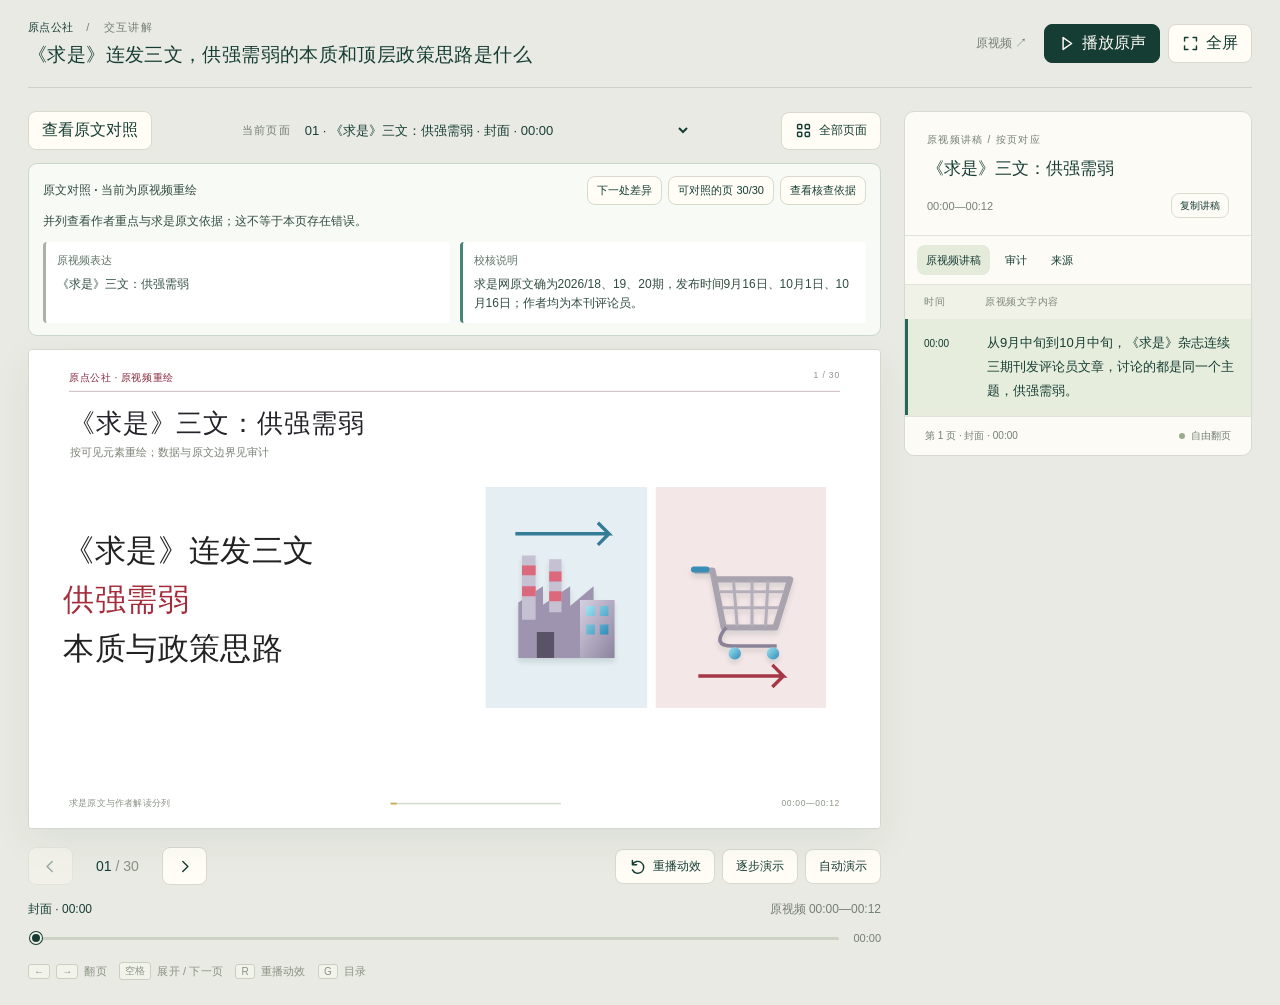
==== commit 5210bca2: "Make slide comparison differences explicit and discoverable Co-authored-by: Bot <bot@anonymous.com>" ====
--- a/cases/BV1JXxB6rErv/interactive-slides/index.html
+++ b/cases/BV1JXxB6rErv/interactive-slides/index.html
@@ -2,7 +2,7 @@
 <html lang="zh-CN">
 <head>
 <meta charset="utf-8"><meta name="viewport" content="width=device-width,initial-scale=1">
-<meta name="description" content="根据Alpha茶水间原视频重绘的32页交互幻灯片，附对应原声讲稿与自由选页导航。">
+<meta name="description" content="根据原视频重绘的交互幻灯片，附对应讲稿、逐页校核差异和来源审计。">
 <title>《求是》连发三文，供强需弱的本质和顶层政策思路是什么 · 交互 Slides</title>
 <style>:root{--ink:#153d34;--teal:#28675c;--sage:#8fab91;--paper:#f3f0e7;--bg:#e9eae3;--gold:#e9b74e;--rust:#d7643f;--muted:#747f74;--line:#d7dacd;--white:#fffdf6;font-family:-apple-system,BlinkMacSystemFont,"PingFang SC","Microsoft YaHei",sans-serif;color:var(--ink);background:var(--bg);font-synthesis:none}
 *{box-sizing:border-box}body{margin:0}button,input,select{font:inherit}button,select{cursor:pointer}button{border:1px solid var(--line);background:var(--white);color:var(--ink);border-radius:8px;min-height:38px;padding:8px 13px;display:inline-flex;align-items:center;justify-content:center;gap:7px;transition:background .18s,border-color .18s,transform .18s}button:hover{background:#e7eee1;border-color:#90a697}button:active{transform:translateY(1px)}button:disabled{cursor:default;opacity:.38}button.primary{background:var(--ink);color:var(--white);border-color:var(--ink)}button.primary:hover{background:#286257}button[aria-pressed=true]{background:#dce8d8;border-color:#8cae94}button:focus-visible,a:focus-visible,select:focus-visible,input:focus-visible{outline:3px solid #c49132;outline-offset:3px}svg.ui-icon{width:17px;height:17px;fill:none;stroke:currentColor;stroke-width:1.7;stroke-linecap:round;stroke-linejoin:round}a{color:inherit}.sr-only{position:absolute;width:1px;height:1px;padding:0;margin:-1px;overflow:hidden;clip:rect(0,0,0,0);white-space:nowrap;border:0}
@@ -27,6 +27,9 @@
 .source-compare .scene-columns{margin:12px 15px 0}.source-compare .scene-card h3{font-size:22px;margin-bottom:10px}.source-compare p{font-size:15px!important;line-height:1.5!important;margin:7px 0}
 
 .rank-grid{grid-auto-flow:column;grid-template-rows:repeat(14,20px)}
+.comparison-panel{margin:0 0 13px;padding:12px 14px;border:1px solid #cbd7cb;border-radius:9px;background:#f8faf5;font-size:12px;color:#314c40;line-height:1.65}.comparison-heading{display:flex;align-items:center;justify-content:space-between;gap:10px;flex-wrap:wrap}.comparison-heading strong{font-size:12px}.comparison-actions{display:flex;gap:6px;flex-wrap:wrap}.comparison-actions button{font-size:11px;min-height:29px;padding:4px 9px}.comparison-panel>p{margin:7px 0 0}.comparison-details{display:grid;grid-template-columns:1fr 1fr;gap:10px;margin-top:10px}.comparison-details>div{background:white;padding:9px 11px;border-left:3px solid #a9b2a4;border-radius:4px}.comparison-details>div:last-child{border-color:#448577}.comparison-details b{font-size:11px;color:#5f7468}.comparison-details p{margin:4px 0 0;overflow-wrap:anywhere}.comparison-panel.comparing{border-color:#428877;box-shadow:inset 0 0 0 1px #428877}.comparison-panel[data-kind=conditional]{background:#fffaf0;border-color:#cfb878}.comparison-panel[data-kind=conditional] .comparison-details>div:last-child{border-color:#bd973f}.comparison-panel[data-kind=none]{background:#f3f5f0;color:#71806e}.comparison-badge{display:inline-block;margin-top:7px;padding:2px 7px;border-radius:4px;background:#e2ece2;color:#316754;font-size:10px}.gallery-difference{color:#48624f!important}.gallery-filter{display:flex;align-items:center;gap:7px;font-size:11px;margin-top:9px}.gallery-filter input{accent-color:#39765f}.comparison-actions button:disabled,#checked-view:disabled{opacity:.55;cursor:default}
+@media(max-width:580px){.comparison-panel{padding:10px 11px;font-size:11px}.comparison-details{grid-template-columns:1fr;gap:7px}.comparison-actions button{font-size:10px;padding:4px 7px}.comparison-heading{gap:7px}.gallery-heading{flex-wrap:wrap}.gallery-tools{width:100%}.gallery-tools input{flex:1;width:0;min-width:0}.gallery-tools button{flex:none}}
+@media print{.comparison-actions{display:none}.comparison-panel{break-inside:avoid}}
 </style>
 </head>
 <body>
@@ -70,7 +73,8 @@
  </header>
  <main class="workspace">
   <section class="presentation" id="presentation" aria-label="交互幻灯片">
-   <div class="slide-toolbar"><button id="checked-view" aria-pressed="false">校核对照</button><div class="slide-picker"><span class="toolbar-tag">当前页面</span><label class="sr-only" for="page-select">自由选择当前幻灯片</label><select id="page-select"></select></div><button id="gallery-open" class="overview-button">全部页面</button></div>
+   <div class="slide-toolbar"><button id="checked-view" aria-pressed="false" aria-describedby="comparison-summary">查看本页差异</button><div class="slide-picker"><span class="toolbar-tag">当前页面</span><label class="sr-only" for="page-select">自由选择当前幻灯片</label><select id="page-select"></select></div><button id="gallery-open" class="overview-button">全部页面</button></div>
+   <div class="comparison-panel" id="comparison-panel"><div class="comparison-heading"><strong id="comparison-status"></strong><div class="comparison-actions"><button id="comparison-next">下一处差异</button><button id="comparison-directory">有差异的页</button><button id="comparison-audit" hidden>查看核查依据</button></div></div><p id="comparison-summary" aria-live="polite"></p><div class="comparison-details" id="comparison-details" hidden><div><b>原视频表达</b><p id="comparison-original"></p></div><div><b>校核说明</b><p id="comparison-checked"></p></div></div></div>
    <div id="stage-host" class="stage-host"><div class="canvas" id="canvas" role="group"></div></div>
    <div class="transport-controls"><div class="page-navigation"><button id="previous" aria-label="上一张幻灯片"></button><div id="page-count" class="page-count" aria-live="polite"></div><button id="next" aria-label="下一张幻灯片"></button></div><div class="effect-controls"><button id="replay">重播动效</button><button id="step-mode" aria-pressed="false">逐步演示</button><button id="step-next" hidden>展开一步</button><button id="auto-toggle" aria-pressed="false">自动演示</button></div></div>
    <div class="page-caption"><span class="phase-name" id="phase-name"></span><span id="source-range"></span></div>
@@ -84,11 +88,12 @@
   </aside>
  </main>
 </div>
-<dialog id="gallery" class="gallery-dialog" aria-labelledby="gallery-title"><div class="gallery-heading"><div><h2 id="gallery-title">选择一张幻灯片</h2><div id="gallery-count" class="small-label" style="font-size:11px;margin-top:6px">案例目录</div></div><div class="gallery-tools"><label class="sr-only" for="gallery-search">搜索标题或讲稿</label><input id="gallery-search" type="search" placeholder="搜索标题或讲稿"><button id="gallery-close" aria-label="关闭页面目录"></button></div></div><div id="gallery-grid" class="gallery-grid"></div></dialog>
+<dialog id="gallery" class="gallery-dialog" aria-labelledby="gallery-title"><div class="gallery-heading"><div><h2 id="gallery-title">选择一张幻灯片</h2><div id="gallery-count" class="small-label" style="font-size:11px;margin-top:6px">案例目录</div><label class="gallery-filter"><input id="gallery-differences" type="checkbox">只看可对照的页</label></div><div class="gallery-tools"><label class="sr-only" for="gallery-search">搜索标题、讲稿或校核差异</label><input id="gallery-search" type="search" placeholder="搜索标题、讲稿或差异"><button id="gallery-close" aria-label="关闭页面目录"></button></div></div><div id="gallery-grid" class="gallery-grid"></div></dialog>
 <div id="toast" class="toast" role="status"></div>
 <audio id="narration" src="narration.m4a" preload="metadata"></audio>
 <script id="deck-data" type="application/json">{"title":"《求是》连发三文，供强需弱的本质和顶层政策思路是什么","author":"原点公社","source":"https://www.bilibili.com/video/BV1JXxB6rErv/","caseId":"BV1JXxB6rErv","duration":465.0,"slides":[{"id":1,"start":0,"end":12,"title":"《求是》三文：供强需弱","phaseName":"封面 · 00:00","scene":"cover","theme":"editorial","source":"按可见元素重绘；数据与原文边界见审计","timeLabel":"00:00—00:12","cues":[{"start":0.0,"end":8.32,"text":"从9月中旬到10月中旬，《求是》杂志连续三期刊发评论员文章，讨论的都是同一个主题，供强需弱。"}],"auditIds":["Q01","Q10"],"narration_free":false,"empty_reason":""},{"id":2,"start":12,"end":24,"title":"9月中旬—10月中旬：三期同题","phaseName":"刊期 · 00:12","scene":"timeline","theme":"editorial","source":"按可见元素重绘；数据与原文边界见审计","timeLabel":"00:12—00:24","cues":[{"start":8.86,"end":15.64,"text":"一个月之内，在《求是》这种规格的刊物上，连续三期讨论同一个经济问题，这本身就极为少见。"},{"start":16.04,"end":23.24,"text":"所以，如果我们仅从表面上理解是消费比较弱，《求是》连续发文强调扩大内需，那就太过于浅显。"}],"auditIds":["Q01","Q10"],"narration_free":false,"empty_reason":""},{"id":3,"start":24,"end":36,"title":"只看消费偏弱，解释还不够","phaseName":"关键论断 · 00:24","scene":"quote","theme":"editorial","source":"按可见元素重绘；数据与原文边界见审计","timeLabel":"00:24—00:36","cues":[{"start":23.24,"end":24.94,"text":"这也不是《求是》的格局。"},{"start":25.28,"end":34.22,"text":"三篇文章连起来看，讨论的已经不只是怎么让消费更多一点，而是顺着消费这条线，在叩问一个更大的问题。"}],"auditIds":[],"narration_free":false,"empty_reason":""},{"id":4,"start":36,"end":48,"title":"过去几十年的增长模式，怎样调整","phaseName":"关键论断 · 00:36","scene":"quote","theme":"editorial","source":"按可见元素重绘；数据与原文边界见审计","timeLabel":"00:36—00:48","cues":[{"start":34.8,"end":39.18,"text":"中国过去几十年形成的增长模式，到了今天应该怎么调整？"},{"start":39.56,"end":42.3,"text":"现在聊到中国经济，一个经常出现的判断就是，"},{"start":42.94,"end":46.3,"text":"中国的生产能力很强，但国内需求相对偏弱。"}],"auditIds":[],"narration_free":false,"empty_reason":""},{"id":5,"start":48,"end":60,"title":"第一篇：立足优势","phaseName":"文章要旨 · 00:48","scene":"article","theme":"editorial","source":"按可见元素重绘；数据与原文边界见审计","timeLabel":"00:48—01:00","cues":[{"start":46.3,"end":53.54,"text":"《求是》这三篇文章中的第一篇《立足优势》，着力破解，供强需弱矛盾，就是给这个问题重新定性。"},{"start":53.980000000000004,"end":57.4,"text":"他没有否认需求不足，他承认供强需弱存在。"},{"start":57.92,"end":60.8,"text":"但文章并不认为强大的供给是一个问题。"}],"auditIds":["Q01","Q02"],"narration_free":false,"empty_reason":""},{"id":6,"start":60,"end":72,"title":"承认矛盾，同时保留供给优势","phaseName":"两种机制 · 01:00","scene":"two","theme":"editorial","source":"按可见元素重绘；数据与原文边界见审计","timeLabel":"01:00—01:12","cues":[{"start":61.34,"end":68.86,"text":"因为中国完整的工业体系，强大的制造能力，产业链优势，本身仍然是中国最重要的竞争优势之一。"}],"auditIds":["Q02"],"narration_free":false,"empty_reason":""},{"id":7,"start":72,"end":84,"title":"需求没有同步跟上供给扩张","phaseName":"关键论断 · 01:12","scene":"quote","theme":"editorial","source":"按可见元素重绘；数据与原文边界见审计","timeLabel":"01:12—01:24","cues":[{"start":68.86,"end":78.92,"text":"所以，第一篇真正想说的是，现在要解决的不是中国生产能力太强，而是国内有效需求增长，没有完全跟上供给能力，"},{"start":79.02,"end":80.44,"text":"扩张和升级的速度。"},{"start":80.74,"end":84.76,"text":"这两个判断看上去差别很小，政策含义却完全不同。"}],"auditIds":["Q02"],"narration_free":false,"empty_reason":""},{"id":8,"start":84,"end":108,"title":"不同判断，导向不同政策","phaseName":"两种机制 · 01:24","scene":"two","theme":"editorial","source":"按可见元素重绘；数据与原文边界见审计","timeLabel":"01:24—01:48","cues":[{"start":85.30000000000001,"end":90.46,"text":"如果认为问题是生产太多，最直接的办法就是压投资，压产能。"},{"start":90.92,"end":98.92,"text":"但如果认为问题是需求没有跟上来，政策方向就会变成供给优势要保留，同时把需求这一端也补起来。"},{"start":99.44,"end":107.84,"text":"这也是为什么第二篇以改革发力破解供强需弱矛盾特别重要，因为它开始顺着这个思路继续往下思考。"}],"auditIds":["Q07","Q09"],"narration_free":false,"empty_reason":""},{"id":9,"start":108,"end":120,"title":"第二篇：以改革发力","phaseName":"文章要旨 · 01:48","scene":"article","theme":"editorial","source":"按可见元素重绘；数据与原文边界见审计","timeLabel":"01:48—02:00","cues":[{"start":108.54,"end":114.16,"text":"为什么我们的生产能力能够这么快地增长，但居民需求没有以同样的速度增长？"},{"start":114.66,"end":117.92,"text":"答案其实和过去几十年的发展模式有关。"},{"start":117.92,"end":121.86,"text":"改革开放以后，中国长期面对的一个问题是短缺。"}],"auditIds":["Q01","Q02"],"narration_free":false,"empty_reason":""},{"id":10,"start":120,"end":144,"title":"从短缺出发的生产体系","phaseName":"机制演示 · 02:00","scene":"flow","theme":"editorial","source":"按可见元素重绘；数据与原文边界见审计","timeLabel":"02:00—02:24","cues":[{"start":122.14,"end":126.04,"text":"缺道路，缺电力，缺住房，缺工厂，缺工业品。"},{"start":126.48,"end":132.96,"text":"所以整个经济体系都围绕一个目标建立，扩大投资，扩大生产，扩大出口。"},{"start":133.6,"end":138.32,"text":"地方政府最熟悉的工作是招商引资，建开发区修基础设施。"},{"start":138.68,"end":146.12,"text":"在这个背景下，土地资金政策的支持也更多是围绕扩大生产能力来配置的。"}],"auditIds":["Q07"],"narration_free":false,"empty_reason":""},{"id":11,"start":144,"end":156,"title":"地方政府与生产端的资源配置","phaseName":"机制演示 · 02:24","scene":"flow","theme":"editorial","source":"按可见元素重绘；数据与原文边界见审计","timeLabel":"02:24—02:36","cues":[{"start":146.66000000000003,"end":156.42,"text":"这套体系在过去的三十年非常成功，所以今天中国拥有了全球最完整的工业体系，也形成了极强的制造能力。"}],"auditIds":[],"narration_free":false,"empty_reason":""},{"id":12,"start":156,"end":168,"title":"工业体系与制造能力","phaseName":"两种机制 · 02:36","scene":"two","theme":"editorial","source":"按可见元素重绘；数据与原文边界见审计","timeLabel":"02:36—02:48","cues":[{"start":156.92000000000002,"end":163.86,"text":"可问题在于，创造生产能力的机制非常强，创造居民最终购买力的机制并没有同步跟上。"},{"start":163.86,"end":167.28,"text":"第二篇，求是也明确地把这个点了出来。"}],"auditIds":["Q02"],"narration_free":false,"empty_reason":""},{"id":13,"start":168,"end":180,"title":"资源配置、收入分配与社会保障","phaseName":"关键论断 · 02:48","scene":"quote","theme":"editorial","source":"按可见元素重绘；数据与原文边界见审计","timeLabel":"02:48—03:00","cues":[{"start":167.86,"end":179.24,"text":"原文是，过去的资源配置和政策取向更多向生产领域倾斜，同时收入分配制度、社会保障等因素又会影响居民的消费能力和消费意愿。"}],"auditIds":["Q03","Q06"],"narration_free":false,"empty_reason":""},{"id":14,"start":180,"end":204,"title":"收入在政府、企业、居民间怎样分配","phaseName":"关键论断 · 03:00","scene":"quote","theme":"editorial","source":"按可见元素重绘；数据与原文边界见审计","timeLabel":"03:00—03:24","cues":[{"start":179.76,"end":186.58,"text":"到了这里，供强需弱就不再只是一个消费和生产的问题，而变成了另外一个问题。"},{"start":187.26,"end":192.9,"text":"整个经济创造出来的收入最后在政府、企业和居民之间是怎么分配的？"},{"start":193.38,"end":200.1,"text":"一个普通家庭一年挣到的钱，除了日常生活还要考虑住房、教育、医疗、养老。"}],"auditIds":["Q03"],"narration_free":false,"empty_reason":""},{"id":15,"start":204,"end":216,"title":"家庭的未来支出与储蓄选择","phaseName":"机制演示 · 03:24","scene":"flow","theme":"editorial","source":"按可见元素重绘；数据与原文边界见审计","timeLabel":"03:24—03:36","cues":[{"start":200.68,"end":207.84,"text":"如果这些未来支出存在很大的不确定性，那么哪怕今天收入增加了一点，家庭的第一反应也可能不是消费，"},{"start":208.1,"end":209.36,"text":"而是先储蓄。"},{"start":209.7,"end":216.28,"text":"所以在去年投资于人刚刚被提出来的时候，我们就专门做节目解说过，这是一个重大的转向。"}],"auditIds":["Q03","Q11"],"narration_free":false,"empty_reason":""},{"id":16,"start":216,"end":228,"title":"投资于人：社会保障与消费预期","phaseName":"关键论断 · 03:36","scene":"quote","theme":"editorial","source":"按可见元素重绘；数据与原文边界见审计","timeLabel":"03:36—03:48","cues":[{"start":216.68,"end":219.86,"text":"投资于人的一个重要内容就是加强社会保障。"},{"start":220.39999999999998,"end":227.22,"text":"过去一说扩大内需，我们最容易想到的是消费券，以旧换新、降息、促销。"}],"auditIds":["Q03","Q11"],"narration_free":false,"empty_reason":""},{"id":17,"start":228,"end":252,"title":"今天的购买力与未来的安全感","phaseName":"两种机制 · 03:48","scene":"two","theme":"editorial","source":"按可见元素重绘；数据与原文边界见审计","timeLabel":"03:48—04:12","cues":[{"start":227.52,"end":236.08,"text":"这些工具当然重要，但它们解决的更多是，今天有没有购买力而收入分配、工资增长和社会保障解决的事。"},{"start":236.58,"end":239.7,"text":"未来有没有能力、有没有安全感持续消费？"},{"start":239.96,"end":249.56,"text":"这两者不是一回事，所以现在扩大内需的政策正在越来越多的从一项单纯的消费政策进入收入政策、财政政策和社会政策。"},{"start":249.86,"end":254.04,"text":"第二篇里面有一个很典型的例子，就是消费税改革。"}],"auditIds":[],"narration_free":false,"empty_reason":""},{"id":18,"start":252,"end":264,"title":"从消费政策进入收入、财政与社会政策","phaseName":"关键论断 · 04:12","scene":"quote","theme":"editorial","source":"按可见元素重绘；数据与原文边界见审计","timeLabel":"04:12—04:24","cues":[{"start":254.34,"end":259.04,"text":"消费税征收环节后移并稳步下划地方，并不是最近才第一次提出。"},{"start":259.56,"end":263.82,"text":"但为什么求是会把它放进破解供强需弱的文章里？"}],"auditIds":["Q03","Q07"],"narration_free":false,"empty_reason":""},{"id":19,"start":264,"end":288,"title":"消费税改革与地方激励","phaseName":"消费税改革 · 04:24","scene":"tax","theme":"editorial","source":"按可见元素重绘；数据与原文边界见审计","timeLabel":"04:24—04:48","cues":[{"start":264.24,"end":271.9,"text":"因为它真正要改变的是地方政府的激励机制，过去一个地方想增加财政收入，最熟悉的路径是什么？"},{"start":272.54,"end":274.94,"text":"引进企业建工厂扩大投资，"},{"start":275.54,"end":278.38,"text":"所以地方政府天然非常重视生产。"},{"start":278.92,"end":286.36,"text":"如果未来地方财政收入和终端消费之间的联系增加，那么地方政府才会更有动力，关心居民收入高不高，"}],"auditIds":["Q04"],"narration_free":false,"empty_reason":""},{"id":20,"start":288,"end":312,"title":"让地方更关心收入、服务与消费","phaseName":"消费税改革 · 04:48","scene":"tax","theme":"editorial","source":"按可见元素重绘；数据与原文边界见审计","timeLabel":"04:48—05:12","cues":[{"start":286.64,"end":291.3,"text":"消费环境好不好，服务业发不发达，人口愿不愿意留下来。"},{"start":291.3,"end":301.72,"text":"所以消费税改革真正重要的地方不是多收或者少收一笔税，而是让地方政府也有动力去培育消费，而不仅仅是有动力扩大生产。"},{"start":302.0,"end":313.02,"text":"这就是为什么我们认为供强需弱真正开始进入体制改革以后，问题会变得比发消费券复杂得多，因为它涉及的不是一个部门，"}],"auditIds":["Q04"],"narration_free":false,"empty_reason":""},{"id":21,"start":312,"end":324,"title":"第三篇：以政策协同","phaseName":"文章要旨 · 05:12","scene":"article","theme":"editorial","source":"按可见元素重绘；数据与原文边界见审计","timeLabel":"05:12—05:24","cues":[{"start":313.28,"end":315.18,"text":"而是整个经济运行方式。"},{"start":315.65999999999997,"end":320.72,"text":"这也就自然进入了第三篇，以政策协同破解，供强需弱矛盾。"}],"auditIds":["Q01","Q05"],"narration_free":false,"empty_reason":""},{"id":22,"start":324,"end":348,"title":"生产、分配、流通、消费","phaseName":"经济循环 · 05:24","scene":"cycle","theme":"editorial","source":"按可见元素重绘；数据与原文边界见审计","timeLabel":"05:24—05:48","cues":[{"start":321.08,"end":327.36,"text":"这篇文章他把这个问题拆成了四个环节，生产、分配、流通、消费。"},{"start":327.92,"end":333.18,"text":"生产端有些领域存在中低端供给过剩和优质供给不足并存。"},{"start":333.82,"end":338.42,"text":"分配端居民增收收入分配、社保和公共服务仍然需要完善。"},{"start":338.94,"end":344.5,"text":"流通端全国统一大市场还没有完全形成，地方保护和市场分割仍然存在。"},{"start":345.18,"end":350.1,"text":"到了消费端、就业、收入预期和家庭支出压力又影响消费意愿。"}],"auditIds":["Q05"],"narration_free":false,"empty_reason":""},{"id":23,"start":348,"end":360,"title":"无法靠一个政策独自解决","phaseName":"关键论断 · 05:48","scene":"quote","theme":"editorial","source":"按可见元素重绘；数据与原文边界见审计","timeLabel":"05:48—06:00","cues":[{"start":350.64,"end":355.32,"text":"这样拆解后，结论就很清楚了，供强需弱不可能靠一个政策解决。"},{"start":355.94,"end":362.36,"text":"如果只增加财政刺激，但居民长期收入预期没有改变，刺激结束以后，消费可能又回去。"}],"auditIds":["Q05"],"narration_free":false,"empty_reason":""},{"id":24,"start":360,"end":384,"title":"几个政策失配的例子","phaseName":"两种机制 · 06:00","scene":"two","theme":"editorial","source":"按可见元素重绘；数据与原文边界见审计","timeLabel":"06:00—06:24","cues":[{"start":362.98,"end":369.06,"text":"如果只提高居民收入，但地方仍然不断推动同质化投资，供给端可能增长得更快。"},{"start":369.62,"end":376.26,"text":"如果一边刺激消费，一边房地产继续压制家庭资产负债表，那么家庭仍然可能选择储蓄。"},{"start":376.54,"end":382.9,"text":"所以第三篇才反复强调，财政和金融要协同，宏观政策和改革要协同，"}],"auditIds":["Q05","Q08"],"narration_free":false,"empty_reason":""},{"id":25,"start":384,"end":396,"title":"财政金融、改革、民生与预期协同","phaseName":"政策协同 · 06:24","scene":"policy","theme":"editorial","source":"按可见元素重绘；数据与原文边界见审计","timeLabel":"06:24—06:36","cues":[{"start":383.56,"end":385.78,"text":"经济发展和民生改善要协同，"},{"start":386.5,"end":388.94,"text":"政策本身还要进行一致性评估。"},{"start":389.58,"end":393.96,"text":"说到底，是因为这个问题同时存在于整个经济循环里面。"}],"auditIds":["Q05"],"narration_free":false,"empty_reason":""},{"id":26,"start":396,"end":420,"title":"保留优势，同时改变增长依赖","phaseName":"两种机制 · 06:36","scene":"two","theme":"editorial","source":"按可见元素重绘；数据与原文边界见审计","timeLabel":"06:36—07:00","cues":[{"start":394.41999999999996,"end":400.4,"text":"所以，现在回头看这三篇文章，我认为他们真正要处理的是一个非常困难的平衡。"},{"start":400.96,"end":409.52,"text":"中国不能因为现在需求偏弱，就把过去几十年建立起来的强大制造能力削弱掉，但也不能继续只依靠扩大投资，"},{"start":409.66,"end":412.04,"text":"扩大生产能力来解决增长问题。"},{"start":412.04,"end":422.58,"text":"未来真正需要做的是在保留和升级供给优势的同时，建立一套更强的国内需求形成机制，让居民能够获得更多收入，"}],"auditIds":["Q07","Q09"],"narration_free":false,"empty_reason":""},{"id":27,"start":420,"end":432,"title":"建立更强的需求形成机制","phaseName":"政策协同 · 07:00","scene":"policy","theme":"editorial","source":"按可见元素重绘；数据与原文边界见审计","timeLabel":"07:00—07:12","cues":[{"start":423.22,"end":426.04,"text":"让社会保障减少家庭对未来的担忧，"},{"start":426.7,"end":436.54,"text":"让地方政府不仅愿意招商建工厂，也愿意培育消费和服务业，让市场能够淘汰真正低效的供给，而不是简单行政限产，"}],"auditIds":["Q07"],"narration_free":false,"empty_reason":""},{"id":28,"start":432,"end":444,"title":"让市场淘汰低效供给","phaseName":"关键论断 · 07:12","scene":"quote","theme":"editorial","source":"按可见元素重绘；数据与原文边界见审计","timeLabel":"07:12—07:24","cues":[{"start":437.1,"end":447.54,"text":"最终让国内需求能够跟上生产能力增长的速度，所以供强需弱最终不是一道简单的消费题，它实际上是增长模式的再平衡，"}],"auditIds":["Q09"],"narration_free":false,"empty_reason":""},{"id":29,"start":444,"end":456,"title":"增长模式的再平衡","phaseName":"关键论断 · 07:24","scene":"quote","theme":"editorial","source":"按可见元素重绘；数据与原文边界见审计","timeLabel":"07:24—07:36","cues":[{"start":447.88,"end":457.8,"text":"真正要改变的不是中国强大的生产能力，而是让一个特别擅长生产的经济体系，进一步拥有一套同样强大的需求形成机制，"}],"auditIds":[],"narration_free":false,"empty_reason":""},{"id":30,"start":456,"end":465.0,"title":"两端共同调整：供给与需求","phaseName":"总结 · 07:36","scene":"conclusion","theme":"editorial","source":"按可见元素重绘；数据与原文边界见审计","timeLabel":"07:36—07:45","cues":[{"start":458.46,"end":464.76,"text":"既不能靠压缩生产能力来解决需求不足，也不能继续只靠扩大生产能力来创造增长。"}],"auditIds":["Q07","Q09"],"narration_free":false,"empty_reason":""}],"data":{},"audit":{"summary":"求是三篇原文对照：区分忠实转述、作者推演及待补证表述","findings":[{"id":"Q01","status":"pass","title":"三期及文章对应关系成立","claim":"9月中旬至10月中旬，连续三期同主题。","evidence":"求是网原文确为2026/18、19、20期，发布时间9月16日、10月1日、10月16日；作者均为本刊评论员。","times":[0,12,48,108,312],"sources":["S1","S2","S3"],"calculation":"","scope":""},{"id":"Q02","status":"pass","title":"供需相对错配与供给优势主线有依据","claim":"需求增长未同步跟上供给扩张和升级。","evidence":"S1讨论有效需求扩张相对滞后，并强调供给体系和市场优势；S2解释阶段与模式转变中的错配、梗阻。","times":[48,60,72,108,156],"sources":["S1","S2"],"calculation":"","scope":""},{"id":"Q03","status":"pass","title":"收入分配、社保与消费机制对应原文","claim":"收入分配、社会保障影响消费能力和意愿。","evidence":"S2明确论述收入分配制度和社会保障制约消费，强调就业、收入预期与长效机制。","times":[168,180,204,216,252],"sources":["S2"],"calculation":"","scope":""},{"id":"Q04","status":"pass","title":"消费税改革与地方激励的联系有依据","claim":"后移征收环节、下划地方，改变重生产轻消费取向。","evidence":"S2确实提出该改革并将其与资源配置从重生产轻消费向平衡发展联系；视频使用未来条件，没有宣称已全部落地。","times":[264,276,288,300],"sources":["S2"],"calculation":"","scope":""},{"id":"Q05","status":"pass","title":"四环节与四种协同对应第三文","claim":"生产、分配、流通、消费；财政金融等协同。","evidence":"S3按四环节分析，并分别讨论财政金融、宏观政策与改革、发展与民生、实施与预期协同。","times":[312,324,336,348,372,384],"sources":["S3"],"calculation":"","scope":""},{"id":"Q06","status":"inference","title":"“原文是”实际为忠实转述","claim":"167.86秒及画面标“原文”的句子。","evidence":"意思与S2一致，但将原文“明显向生产领域倾斜”“受到较大制约”等改写为“更多”“影响”。宜标“原文要旨/转述”，不能当逐字引文。","times":[168],"sources":["S2"],"calculation":"","scope":"引述规范，非实质歪曲"},{"id":"Q07","status":"inference","title":"总结偏向消费，投资分量被压缩","claim":"最终重点为居民收入、社保和消费激励。","evidence":"S1强调投资潜力和补短板；S2/S3也强调有效投资、民间投资及重大工程。视频的总结可成立为作者选取的主线，但不是三文完整政策清单。","times":[84,120,252,396,420,456],"sources":["S1","S2","S3"],"calculation":"","scope":""},{"id":"Q08","status":"inference","title":"房地产资产负债表为作者推演","claim":"369.62秒举房地产继续压制家庭资产负债表。","evidence":"S3谈就业收入预期和家庭负担，并未给出这个具体房地产传导例子。将其作为作者举例而不是求是直接表述。","times":[360,372],"sources":["S3"],"calculation":"","scope":""},{"id":"Q09","status":"inference","title":"“不能压缩生产”应保留限定","claim":"结尾说不能靠压缩生产能力解决需求不足。","evidence":"原文保留供给优势，也要求优质供给、市场出清和兼并整合。视频此前也提淘汰低效供给，应避免读成所有存量产能均不得退出。","times":[84,396,432,456],"sources":["S1","S2"],"calculation":"","scope":""},{"id":"Q10","status":"limited","title":"“极为少见”没有频次证明","claim":"一个月连续三期被称极为少见。","evidence":"三期事实成立，稀有程度需历史刊发统计；三篇原文自身不能证明此判断。","times":[0,12],"sources":["S1","S2","S3"],"calculation":"","scope":""},{"id":"Q11","status":"limited","title":"“去年刚提出投资于人”不是三文可证明的历史结论","claim":"209.7秒谈去年刚提出投资于人。","evidence":"三篇原文使用该概念，但没有交代首次提出史；本次将这一句归为需另查历史出处的外延表述，不据此判定真假。","times":[204,216],"sources":["S1","S2","S3"],"calculation":"","scope":""}],"sources":[{"id":"S1","title":"立足优势着力破解供强需弱矛盾","date":"2026-09-16","publisher":"《求是》杂志评论员","url":"https://www.qstheory.cn/20260915/1d9fe04497bd4996a72f21b11829cdfb/c.html","status":"官方原文已读取","issue":"2026/18","excerpts":[{"id":"S1p2","location":"正文第2自然段","text":"国内有效需求扩张速度总体相对滞后"},{"id":"S1p4","location":"正文第4自然段","text":"投资增长的潜力依然巨大"}]},{"id":"S2","title":"以改革发力破解供强需弱矛盾","date":"2026-10-01","publisher":"《求是》杂志评论员","url":"https://www.qstheory.cn/20260930/f866a5c819514a4db29baa93675debe8/c.html","status":"官方原文已读取","issue":"2026/19","excerpts":[{"id":"S2p3","location":"正文第3自然段","text":"资源配置和政策取向明显向生产领域倾斜"},{"id":"S2p5","location":"正文第5自然段","text":"推进消费税征收环节后移并稳步下划地方"}]},{"id":"S3","title":"以政策协同破解供强需弱矛盾","date":"2026-10-16","publisher":"《求是》杂志评论员","url":"https://www.qstheory.cn/20261015/9d952f955fd34b64bcc90ed192e0f523/c.html","status":"官方原文已读取","issue":"2026/20","excerpts":[{"id":"S3p2a","location":"正文第2自然段","text":"不可能单靠某一方面某一领域的政策加以解决"},{"id":"S3p2b","location":"正文第2自然段","text":"把生产发展、分配改善、流通畅通和消费扩大贯通起来"}]}]},"timing_note":"按12秒高清采样识别可见阶段，起点为采样近似；审计证据指向准确的原视频帧时刻。"}</script>
-<script>const DECK=JSON.parse(document.getElementById('deck-data').textContent);let CHECKED_VIEW=false, AUDIT_ALL=false;
+<script>const DECK=JSON.parse(document.getElementById('deck-data').textContent);let CHECKED_VIEW=false, AUDIT_ALL=false, GALLERY_DIFFS=false;
+function comparisonFor(s){return s.comparison??(DECK.caseId==='BV1JXxB6rErv'?{kind:'source',label:'原文对照',summary:'并列查看作者重点与求是原文依据；这不等于本页存在错误。',original:s.title,checked:DECK.audit.findings.find(c=>s.auditIds.includes(c.id))?.evidence??'本页为作者概括；原文出处和完整审计见右侧。',auditIds:s.auditIds}:null);}
 const esc=s=>String(s??'').replace(/[&<>"']/g,c=>({'&':'&amp;','<':'&lt;','>':'&gt;','"':'&quot;',"'":'&#39;'}[c]));
 const F=(html,n=1,extra='')=>`<div class="fragment ${extra}" data-order="${n}">${html}</div>`;
 const color=v=>v<40?'#58aa76':v<60?'#d5b64a':v<80?'#d78246':'#cf5061';
@@ -139,7 +144,7 @@
 if(s.scene==='cycle')return `<div class="story-steps">${a.map((t,i)=>F(`<div><b>${t}</b>${['结构不适配','增收与社会保障','地方保护与市场分割','预期与家庭支出'][i]}</div>`,i+1)).join('<span class="story-arrow">→</span>')}</div>`;
 if(['two','policy','tax','flow','timeline'].includes(s.scene)){let items=[];if(s.start===84||s.start===228)items=[[a[0],a[1]],[a[2],a[3]]];else items=a.map(t=>[t]);return cards(items,items.length>=3?Math.min(4,items.length):2);}
 return F(`<div class="word-panel"><div class="headline">${esc(a[0])}</div>${a.slice(1).map((t,i)=>F(`<div class="${i===0?'accent':'small'}">${esc(t)}</div>`,i+2)).join('')}</div>`,1);}
-function canvasHTML(s,i){let title=s.title;if(CHECKED_VIEW&&DECK.caseId==='BV11ts56mEVt'){if(s.scene==='low')title='低财力组：按本片表值橙区7省';if(s.scene==='patients')title='四省不同分数与风险结构';if(s.scene==='shanxi')title='分值下降与存量压力并存：定性需证据';}const body=DECK.caseId==='BV11ts56mEVt'?lfScene(s):(CHECKED_VIEW?qsChecked(s):qsScene(s));return `<div class="slide-brand"><span>${esc(DECK.author)} · ${CHECKED_VIEW?'校核对照':'原视频重绘'}</span><span class="folio">${i+1} / ${DECK.slides.length}</span></div><h2 class="slide-title">${esc(title)}</h2><div class="slide-source">${CHECKED_VIEW?(DECK.caseId==='BV11ts56mEVt'?'按可见参数条件校核，不认证非公开底稿':'对照求是三篇官方原文，转述和演绎分列'):esc(s.source)}</div><div class="scene-body">${body}</div><div class="slide-tail"><span>${DECK.caseId==='BV11ts56mEVt'?'LFCRI：压力指数，不是官方评级':'求是原文与作者解读分列'}</span><span class="phase-line" style="--progress:${(i+1)/DECK.slides.length*100}%"><i></i></span><span>${s.timeLabel}</span></div>`;}
+function canvasHTML(s,i){let title=s.title;if(CHECKED_VIEW&&DECK.caseId==='BV11ts56mEVt'){if(s.scene==='low')title='低财力组：按本片表值橙区7省';if(s.scene==='means')title='四板块均值：原图口径与条件演算';if(s.scene==='comparison')title='组间差：B最大14.9分，D仅5.1分';if(s.scene==='patients')title='四省不同分数与风险结构';if(s.scene==='shanxi')title='分值下降与存量压力并存：定性需证据';}const body=DECK.caseId==='BV11ts56mEVt'?lfScene(s):(CHECKED_VIEW?qsChecked(s):qsScene(s));return `<div class="slide-brand"><span>${esc(DECK.author)} · ${CHECKED_VIEW?'校核对照':'原视频重绘'}</span><span class="folio">${i+1} / ${DECK.slides.length}</span></div><h2 class="slide-title">${esc(title)}</h2><div class="slide-source">${CHECKED_VIEW?(DECK.caseId==='BV11ts56mEVt'?'按可见参数条件校核，不认证非公开底稿':'对照求是三篇官方原文，转述和演绎分列'):esc(s.source)}</div><div class="scene-body">${body}</div><div class="slide-tail"><span>${DECK.caseId==='BV11ts56mEVt'?'LFCRI：压力指数，不是官方评级':'求是原文与作者解读分列'}</span><span class="phase-line" style="--progress:${(i+1)/DECK.slides.length*100}%"><i></i></span><span>${s.timeLabel}</span></div>`;}
 
 function qsChecked(s){const items=DECK.audit.findings.filter(c=>s.auditIds.includes(c.id));const current=items.filter(c=>c.sources.length)[0];const id=current?.sources?.[0]??(s.start<108?'S1':s.start<312?'S2':'S3');const source=DECK.audit.sources.find(x=>x.id===id);const evidence=current?.evidence??'本页为作者概括，原文出处和完整审计见右侧。';return '<div class="source-compare">'+cards([['原视频重点',(QS_TEXT[s.start]??[s.title]).map(esc).join('<br>')],['原文对照',esc(source?.title??id),esc(evidence),'<span class="small-label">具体段落短引见来源面板</span>']],2)+'</div>'; }
 
@@ -156,10 +161,10 @@
 function animateNumbers(){cancelAnimationFrame(state.counterFrame);const nodes=[...stage.querySelectorAll('[data-count]')].filter(n=>n.closest('.fragment').classList.contains('revealed'));if(reduced){nodes.forEach(n=>n.textContent=Number(n.dataset.count).toFixed(Number(n.dataset.digits)));return;}const begin=performance.now();function frame(now){let done=true;for(const n of nodes){const delay=(Number(n.closest('.fragment').dataset.order)-1)*320;const p=Math.min(1,Math.max(0,(now-begin-delay)/1050));n.textContent=(Number(n.dataset.count)*(1-Math.pow(1-p,3))).toFixed(Number(n.dataset.digits));if(p<1)done=false;}if(!done)state.counterFrame=requestAnimationFrame(frame);}state.counterFrame=requestAnimationFrame(frame);}
 function fragments(){stage.querySelectorAll('.fragment').forEach(el=>{const order=Number(el.dataset.order)||1;el.style.setProperty('--delay',state.stepMode?'0ms':`${(order-1)*320}ms`);el.classList.toggle('revealed',!state.stepMode||order<=state.step);});$('step-next').hidden=!state.stepMode;$('step-next').textContent=state.step>=state.maxStep?'本页已展开':`展开一步 ${state.step}/${state.maxStep}`;$('step-next').disabled=state.step>=state.maxStep;$('step-mode').setAttribute('aria-pressed',String(state.stepMode));animateNumbers();}
 function renderTranscript(s){$('subtitle-title').textContent=s.title;$('subtitle-range').textContent=`${mmss(s.start)}—${mmss(s.end)}`;$('subtitle-page').textContent=`第 ${state.index+1} 页 · ${s.phaseName}`;$('subtitle-body').innerHTML=s.cues.length?s.cues.map((c,i)=>`<tr data-segment="${i}" tabindex="0" aria-label="从${mmss(c.start)}播放原声"><td>${mmss(c.start)}</td><td>${esc(c.text)}</td></tr>`).join(''):`<tr><td>—</td><td>${esc(s.empty_reason||'本页口播请结合前后页。')}</td></tr>`;$('subtitle-scroll').scrollTop=0;state.activeRow=-1;}
-function renderSlide(index,{seek=true,transition=true}={}){index=Math.max(0,Math.min(DECK.slides.length-1,index));const s=DECK.slides[index];if(transition&&!reduced&&stage.innerHTML){host.querySelectorAll('.outgoing').forEach(n=>n.remove());const old=stage.cloneNode(true);old.removeAttribute('id');old.classList.add('outgoing','freeze');old.setAttribute('aria-hidden','true');old.style.pointerEvents='none';host.append(old);old.animate([{opacity:1},{opacity:0}],{duration:200,easing:'ease-out'}).finished.then(()=>old.remove()).catch(()=>old.remove());}
+function renderSlide(index,{seek=true,transition=true}={}){index=Math.max(0,Math.min(DECK.slides.length-1,index));const s=DECK.slides[index];if(!comparisonFor(s))CHECKED_VIEW=false;if(transition&&!reduced&&stage.innerHTML){host.querySelectorAll('.outgoing').forEach(n=>n.remove());const old=stage.cloneNode(true);old.removeAttribute('id');old.classList.add('outgoing','freeze');old.setAttribute('aria-hidden','true');old.style.pointerEvents='none';host.append(old);old.animate([{opacity:1},{opacity:0}],{duration:200,easing:'ease-out'}).finished.then(()=>old.remove()).catch(()=>old.remove());}
 state.index=index;state.step=1;state.virtualTime=s.start;stage.innerHTML=canvasHTML(s,index);stage.setAttribute('aria-label',`第${index+1}张幻灯片：${s.title}，${s.phaseName}`);state.maxStep=Math.max(...[...stage.querySelectorAll('[data-order]')].map(n=>Number(n.dataset.order)),1);
 $('page-select').value=String(index);$('page-count').innerHTML=`${String(index+1).padStart(2,'0')} <span>/ ${DECK.slides.length}</span>`;$('previous').disabled=index===0;$('next').disabled=index===DECK.slides.length-1;$('slide-range').value=index;$('slide-range').style.setProperty('--fill',`${index/(DECK.slides.length-1)*100}%`);$('phase-name').textContent=s.phaseName;$('source-range').textContent=`原视频 ${mmss(s.start)}—${mmss(s.end)}`;
-renderTranscript(s);renderAudit(s);resize();requestAnimationFrame(fragments);if(seek){try{audio.currentTime=s.start;}catch{}if(state.auto)state.clock=performance.now();}try{history.replaceState(null,'',`#slide=${index+1}`);}catch{}if(transition&&!reduced)stage.animate([{opacity:.15},{opacity:1}],{duration:330,easing:'ease-out'});highlight(s.start);}
+renderTranscript(s);renderAudit(s);renderComparison(s);resize();requestAnimationFrame(fragments);if(seek){try{audio.currentTime=s.start;}catch{}if(state.auto)state.clock=performance.now();}try{history.replaceState(null,'',`#slide=${index+1}`);}catch{}if(transition&&!reduced)stage.animate([{opacity:.15},{opacity:1}],{duration:330,easing:'ease-out'});highlight(s.start);}
 function highlight(time){const cues=DECK.slides[state.index].cues;if(!cues.length)return;let i=cues.findIndex(c=>time>=c.start&&time<c.end);if(i<0){i=0;for(let j=0;j<cues.length;j++)if(time>=cues[j].start)i=j;}if(i===state.activeRow)return;state.activeRow=i;const rows=$('subtitle-body').querySelectorAll('tr');rows.forEach((r,j)=>r.classList.toggle('active',j===i));const row=rows[i],scroller=$('subtitle-scroll');if(row){const top=row.offsetTop;const header=30;if(top<scroller.scrollTop+header||top+row.offsetHeight>scroller.scrollTop+scroller.clientHeight)scroller.scrollTo({top:Math.max(0,top-header-12),behavior:reduced?'auto':'smooth'});}}
 function updateAudioUI(){const playing=!audio.paused;$('audio-toggle').disabled=!narrationAvailable;$('audio-toggle').setAttribute('aria-label',narrationAvailable?'播放或暂停原视频音频':'原声仅本地提供，可通过原视频链接收听');$('audio-toggle').setAttribute('aria-pressed',String(playing));$('audio-toggle').innerHTML=narrationAvailable?`${uiIcon(playing?'pause':'play')}<span>${playing?'暂停原声':'播放原声'}</span>`:`${uiIcon('play')}<span>原声仅本地提供</span>`;$('audio-toggle').title=narrationAvailable?'播放或暂停原声':'可通过原视频链接收听讲解';$('mode-dot').classList.toggle('playing',playing||state.auto);$('playback-label').textContent=playing?'原声跟随':state.auto?'自动演示':'自由翻页';$('auto-toggle').setAttribute('aria-pressed',String(state.auto));$('auto-toggle').textContent=state.auto?'暂停演示':'自动演示';}
 async function playAt(time){if(!narrationAvailable){notify('原声仅本地提供，可通过上方原视频链接收听；仍可自由翻页或自动演示。');return;}state.auto=false;try{audio.currentTime=time;await audio.play();updateAudioUI();}catch(e){notify('原声暂时无法播放，请确认音频文件与网页在同一文件夹；仍可自由翻页。');updateAudioUI();}}
@@ -170,16 +175,34 @@
 $('auto-toggle').onclick=()=>{if(!audio.paused)audio.pause();state.auto=!state.auto;state.virtualTime=DECK.slides[state.index].start;state.clock=performance.now();updateAudioUI();};
 function cueAction(row){if(!row)return;const cue=DECK.slides[state.index].cues[Number(row.dataset.segment)];if(cue)playAt(cue.start);}$('subtitle-body').addEventListener('click',e=>cueAction(e.target.closest('[data-segment]')));$('subtitle-body').addEventListener('keydown',e=>{if(e.key==='Enter'){e.preventDefault();cueAction(e.target.closest('[data-segment]'));}});
 $('copy-cues').onclick=async()=>{const s=DECK.slides[state.index];const content=`${s.title}\n${s.phaseName}\n原视频 ${mmss(s.start)}—${mmss(s.end)}\n\n${s.cues.map(c=>c.text).join('')}`;try{await navigator.clipboard.writeText(content);}catch{const ta=document.createElement('textarea');ta.value=content;ta.style.position='fixed';ta.style.opacity=0;document.body.append(ta);ta.select();document.execCommand('copy');ta.remove();}notify('已复制当前页讲稿');};
-function buildGallery(query=''){query=query.trim().toLowerCase();const matches=DECK.slides.map((s,i)=>({s,i})).filter(({s})=>(s.title+' '+s.phaseName+' '+s.cues.map(c=>c.text).join('')).toLowerCase().includes(query));$('gallery-grid').innerHTML=matches.length?matches.map(({s,i})=>`<button class="gallery-card ${i===state.index?'selected':''}" data-page="${i}" aria-label="跳转到第${i+1}页 ${esc(s.title)}"><div class="mini"><div class="canvas ${s.theme}">${canvasHTML(s,i)}</div></div><div class="gallery-card-footer"><b>${String(i+1).padStart(2,'0')}</b>${esc(s.title)}<small>${esc(s.phaseName)} · ${s.timeLabel}</small></div></button>`).join(''):'<div class="empty-gallery">没有匹配的页面</div>';$('gallery-count').textContent=`${matches.length} / ${DECK.slides.length} 页`;requestAnimationFrame(resize);}
-function gallery(){buildGallery();$('gallery-search').value='';$('gallery').showModal();requestAnimationFrame(()=>{resize();$('gallery-search').focus();});}$('gallery-open').onclick=gallery;$('gallery-close').onclick=()=>$('gallery').close();$('gallery-search').addEventListener('input',e=>buildGallery(e.target.value));$('gallery-grid').addEventListener('click',e=>{const target=e.target.closest('[data-page]');if(target){renderSlide(Number(target.dataset.page));$('gallery').close();}});$('gallery').addEventListener('click',e=>{if(e.target===$('gallery')){const r=$('gallery').getBoundingClientRect();if(e.clientX<r.left||e.clientX>r.right||e.clientY<r.top||e.clientY>r.bottom)$('gallery').close();}});
+function galleryCanvas(s,i){const previous=CHECKED_VIEW;try{if(!comparisonFor(s))CHECKED_VIEW=false;return canvasHTML(s,i);}finally{CHECKED_VIEW=previous;}}
+function buildGallery(query=''){
+ query=query.trim().toLowerCase();
+ const matches=DECK.slides.map((s,i)=>({s,i,c:comparisonFor(s)})).filter(({s,c})=>(!GALLERY_DIFFS||c)&&(s.title+' '+s.phaseName+' '+s.cues.map(c=>c.text).join('')+' '+(c?c.summary+' '+c.original+' '+c.checked:'')).toLowerCase().includes(query));
+ $('gallery-grid').innerHTML=matches.length?matches.map(({s,i,c})=>`<button class="gallery-card ${i===state.index?'selected':''}" data-page="${i}" aria-label="跳转到第${i+1}页 ${esc(s.title)}"><div class="mini"><div class="canvas ${s.theme}">${galleryCanvas(s,i)}</div></div><div class="gallery-card-footer"><b>${String(i+1).padStart(2,'0')}</b>${esc(s.title)}<small>${esc(s.phaseName)} · ${s.timeLabel}</small>${c?`<span class="comparison-badge">${esc(c.label)}</span><small class="gallery-difference">${esc(c.summary)}</small>`:''}</div></button>`).join(''):'<div class="empty-gallery">没有匹配的页面</div>';
+ $('gallery-count').textContent=`${matches.length} / ${DECK.slides.length} 页${GALLERY_DIFFS?' · 仅可对照的页':''}`;requestAnimationFrame(resize);
+}
+function gallery(onlyDifferences=false){GALLERY_DIFFS=onlyDifferences;$('gallery-differences').checked=GALLERY_DIFFS;$('gallery-title').textContent=GALLERY_DIFFS?'选择一处校核对照':'选择一张幻灯片';buildGallery();$('gallery-search').value='';$('gallery').showModal();requestAnimationFrame(()=>{resize();$('gallery-search').focus();});}
+$('gallery-open').onclick=()=>gallery(false);$('gallery-close').onclick=()=>$('gallery').close();$('gallery-search').addEventListener('input',e=>buildGallery(e.target.value));$('gallery-differences').onchange=e=>{GALLERY_DIFFS=e.target.checked;$('gallery-title').textContent=GALLERY_DIFFS?'选择一处校核对照':'选择一张幻灯片';buildGallery($('gallery-search').value);};
+$('gallery-grid').addEventListener('click',e=>{const target=e.target.closest('[data-page]');if(target){if(GALLERY_DIFFS)CHECKED_VIEW=true;renderSlide(Number(target.dataset.page));$('gallery').close();}});$('gallery').addEventListener('click',e=>{if(e.target===$('gallery')){const r=$('gallery').getBoundingClientRect();if(e.clientX<r.left||e.clientX>r.right||e.clientY<r.top||e.clientY>r.bottom)$('gallery').close();}});
 $('fullscreen').onclick=async()=>{try{if(document.fullscreenElement)await document.exitFullscreen();else await $('presentation').requestFullscreen();}catch{notify('当前浏览器不支持全屏，可以使用浏览器的全屏模式。');}};document.addEventListener('fullscreenchange',()=>requestAnimationFrame(resize));
 document.addEventListener('keydown',e=>{if($('gallery').open||/INPUT|SELECT|TEXTAREA/.test(e.target.tagName)||(e.key===' '&&e.target.closest('button')))return;if(e.key==='ArrowRight'){e.preventDefault();renderSlide(state.index+1);}else if(e.key==='ArrowLeft'){e.preventDefault();renderSlide(state.index-1);}else if(e.key===' '){e.preventDefault();if(state.stepMode&&state.step<state.maxStep){state.step++;fragments();}else renderSlide(state.index+1);}else if(e.key==='Home'){e.preventDefault();renderSlide(0);}else if(e.key==='End'){e.preventDefault();renderSlide(DECK.slides.length-1);}else if(e.key.toLowerCase()==='r')$('replay').click();else if(e.key.toLowerCase()==='g')gallery();});
 window.addEventListener('hashchange',()=>{const i=Number(new URLSearchParams(location.hash.slice(1)).get('slide'))-1;if(Number.isInteger(i)&&i>=0&&i<DECK.slides.length&&i!==state.index)renderSlide(i);});
 let lastUpdate=0;function tick(now){if(now-lastUpdate>120){let t=null;if(!audio.paused)t=audio.currentTime;else if(state.auto){state.virtualTime+=(now-state.clock)/1000;state.clock=now;t=state.virtualTime;if(t>=DECK.duration){state.auto=false;updateAudioUI();t=DECK.duration-.02;}}if(t!==null){const i=slideAt(t);if(i!==state.index){renderSlide(i,{seek:false});state.virtualTime=t;state.clock=now;}highlight(t);$('play-time').textContent=`${mmss(t)} / ${mmss(DECK.duration)}`;}lastUpdate=now;}requestAnimationFrame(tick);}requestAnimationFrame(tick);
 const initial=Number(new URLSearchParams(location.hash.slice(1)).get('slide'))-1;renderSlide(Number.isInteger(initial)&&initial>=0&&initial<DECK.slides.length?initial:0,{transition:false});updateAudioUI();
 
+function pageAuditIds(s){return [...new Set([...s.auditIds,...(comparisonFor(s)?.auditIds??[])])];}
+function renderComparison(s){
+ const c=comparisonFor(s),available=DECK.slides.filter(comparisonFor),ids=pageAuditIds(s),button=$('checked-view');
+ button.disabled=!c;button.setAttribute('aria-pressed',String(CHECKED_VIEW));button.textContent=c?(CHECKED_VIEW?'返回原视频重绘':c.kind==='source'?'查看原文对照':'查看本页差异'):'本页无画面差异';button.title=c?c.summary:'当前页没有另一套校核画面；审计说明可从右侧查看。';
+ $('comparison-panel').classList.toggle('comparing',CHECKED_VIEW);$('comparison-panel').dataset.kind=c?.kind??'none';
+ $('comparison-status').textContent=c?`${c.label} · ${CHECKED_VIEW?'正在查看校核画面':'当前为原视频重绘'}`:ids.length?'本页有审计说明，画面保留':'本页没有图形或文案差异';
+ $('comparison-summary').textContent=c?c.summary:'本页没有另一套校核画面，切换不会增加信息。画面保留不代表所有内容已核验无误；具体依据和资料缺口见审计。';
+ $('comparison-details').hidden=!c;$('comparison-original').textContent=c?.original??'';$('comparison-checked').textContent=c?.checked??'';
+ $('comparison-directory').textContent=`可对照的页 ${available.length}/${DECK.slides.length}`;$('comparison-next').disabled=available.length===0;$('comparison-directory').disabled=available.length===0;$('comparison-audit').hidden=ids.length===0;
+}
 function renderAudit(s){
- const findings=DECK.audit.findings.filter(c=>AUDIT_ALL||s.auditIds.includes(c.id));
+ const ids=pageAuditIds(s),findings=DECK.audit.findings.filter(c=>AUDIT_ALL||ids.includes(c.id));
  const names={issue:'内部不一致',limited:'证据／范围限制',inference:'推演与表述边界',pass:'核验一致（限定范围）'};
  document.getElementById('audit-scroll').innerHTML=`<div class="case-note">${esc(DECK.audit.summary)}。校核对照不会修改原视频讲稿。</div><button class="audit-all" id="all-audits">${AUDIT_ALL?'仅看当前页审计':'查看全片审计报告'} · ${DECK.audit.findings.length}项</button>`+findings.map(c=>`<article class="audit-card"><span class="result ${c.status}">${c.id} · ${names[c.status]}</span><h3>${esc(c.title)}</h3><p><b>原表述：</b>${esc(c.claim)}</p><p>${esc(c.evidence)}</p>${c.calculation?`<div class="math">${esc(c.calculation)}</div>`:''}${c.scope?`<p class="small-label">${esc(c.scope)}</p>`:''}<p><a href="${DECK.source}?t=${c.times[0]}" target="_blank" rel="noopener">原视频 ${c.times[0]}秒 ↗</a>　<button class="audit-jump" data-time="${c.times[0]}">查看对应页</button></p></article>`).join('')+(findings.length?'':'<div class="case-note">当前页没有单独列出的审计项。可查看全片报告或来源清单。</div>');
  document.getElementById('all-audits').onclick=()=>{AUDIT_ALL=!AUDIT_ALL;renderAudit(DECK.slides[state.index]);};
@@ -188,6 +211,9 @@
  const cls=DECK.slides[state.index].theme;document.getElementById('canvas').className='canvas '+cls;
 }
 document.querySelectorAll('.audit-tabs button').forEach(b=>b.onclick=()=>{document.querySelectorAll('.audit-tabs button').forEach(n=>n.classList.toggle('selected',n===b));document.getElementById('subtitle-scroll').hidden=b.dataset.panel!=='transcript';document.getElementById('audit-scroll').hidden=b.dataset.panel!=='audit';document.getElementById('sources-scroll').hidden=b.dataset.panel!=='sources';});
-document.getElementById('checked-view').onclick=()=>{CHECKED_VIEW=!CHECKED_VIEW;document.getElementById('checked-view').setAttribute('aria-pressed',String(CHECKED_VIEW));document.getElementById('checked-view').textContent=CHECKED_VIEW?'返回原视频重绘':'校核对照';stage.innerHTML=canvasHTML(DECK.slides[state.index],state.index);fragments();};
+document.getElementById('checked-view').onclick=()=>{const s=DECK.slides[state.index];if(!comparisonFor(s))return;CHECKED_VIEW=!CHECKED_VIEW;stage.innerHTML=canvasHTML(s,state.index);state.step=1;state.maxStep=Math.max(...[...stage.querySelectorAll('[data-order]')].map(n=>Number(n.dataset.order)),1);fragments();renderComparison(s);};
+document.getElementById('comparison-directory').onclick=()=>gallery(true);
+document.getElementById('comparison-next').onclick=()=>{const indexes=DECK.slides.map((s,i)=>comparisonFor(s)?i:-1).filter(i=>i>=0);if(!indexes.length)return;const next=indexes.find(i=>i>state.index)??indexes[0];CHECKED_VIEW=true;renderSlide(next);};
+document.getElementById('comparison-audit').onclick=()=>{AUDIT_ALL=false;renderAudit(DECK.slides[state.index]);document.querySelector('[data-panel="audit"]').click();};
 </script>
 </body></html>
